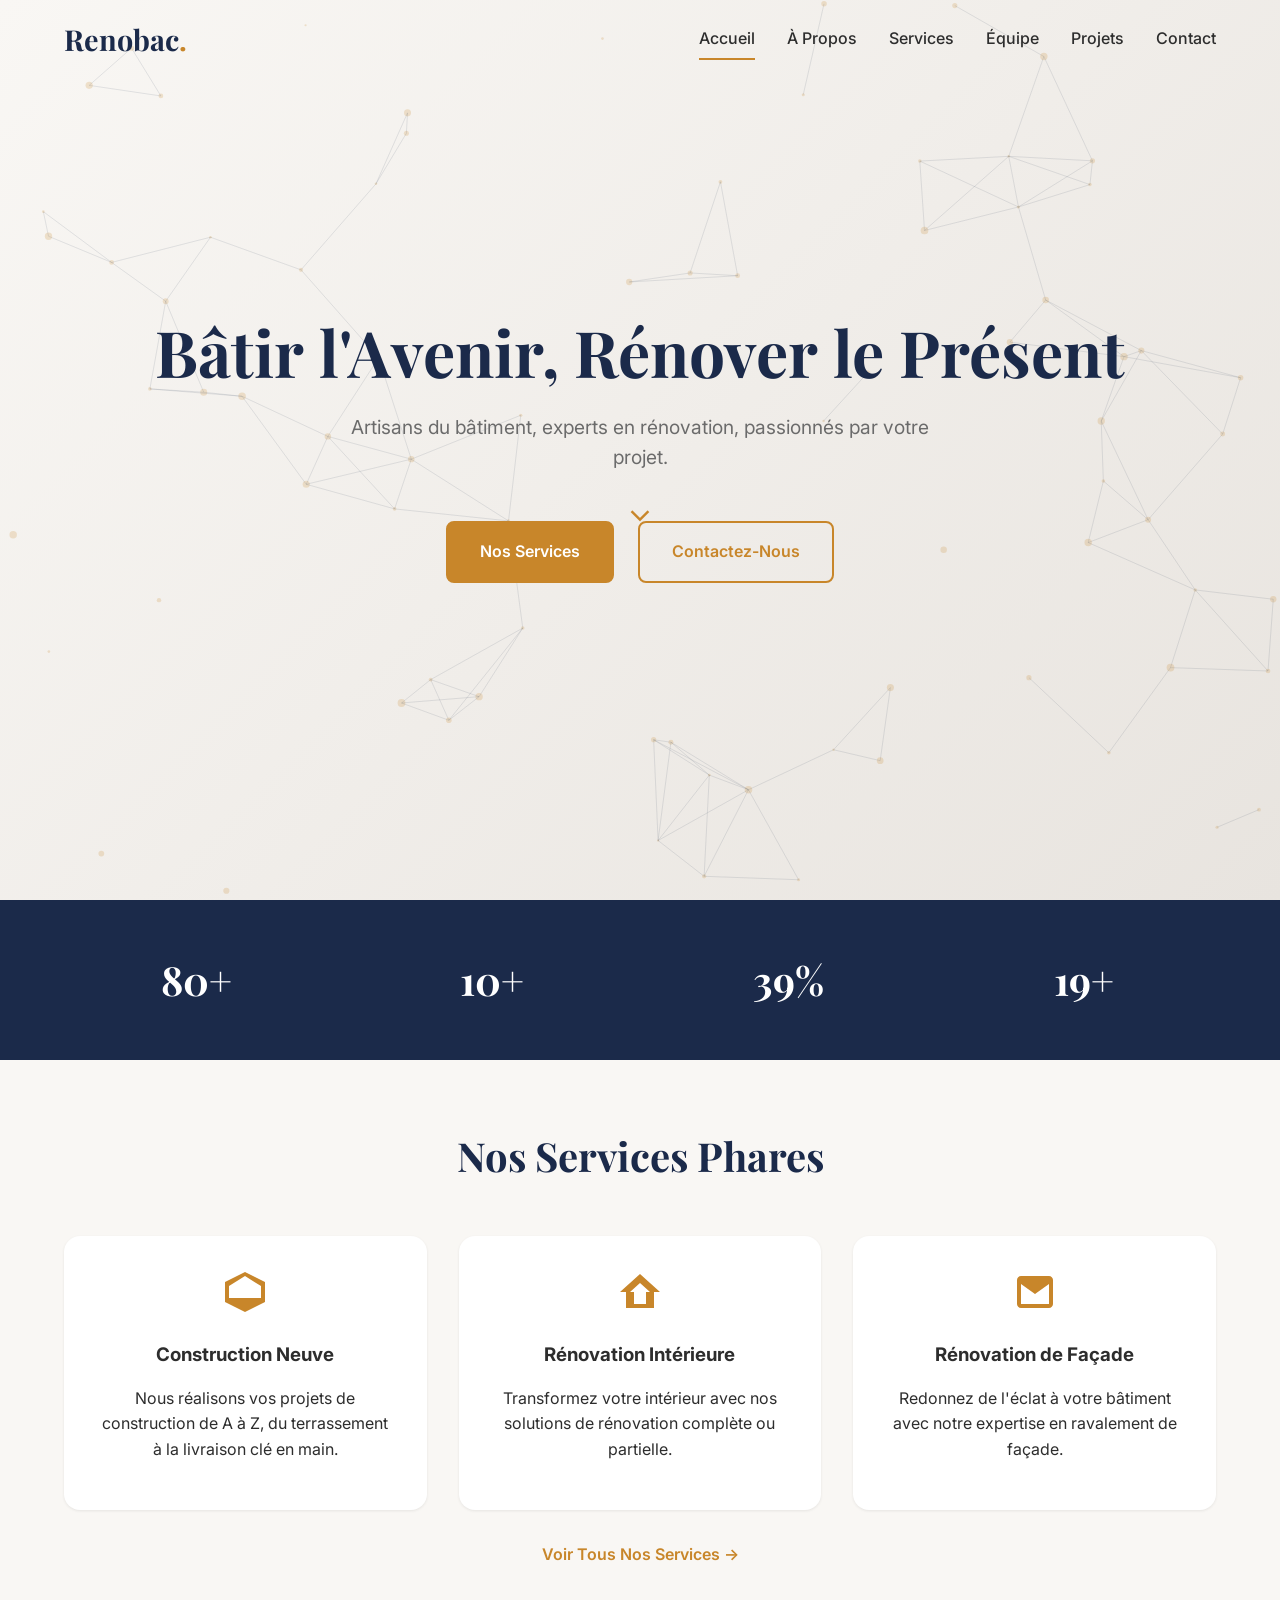
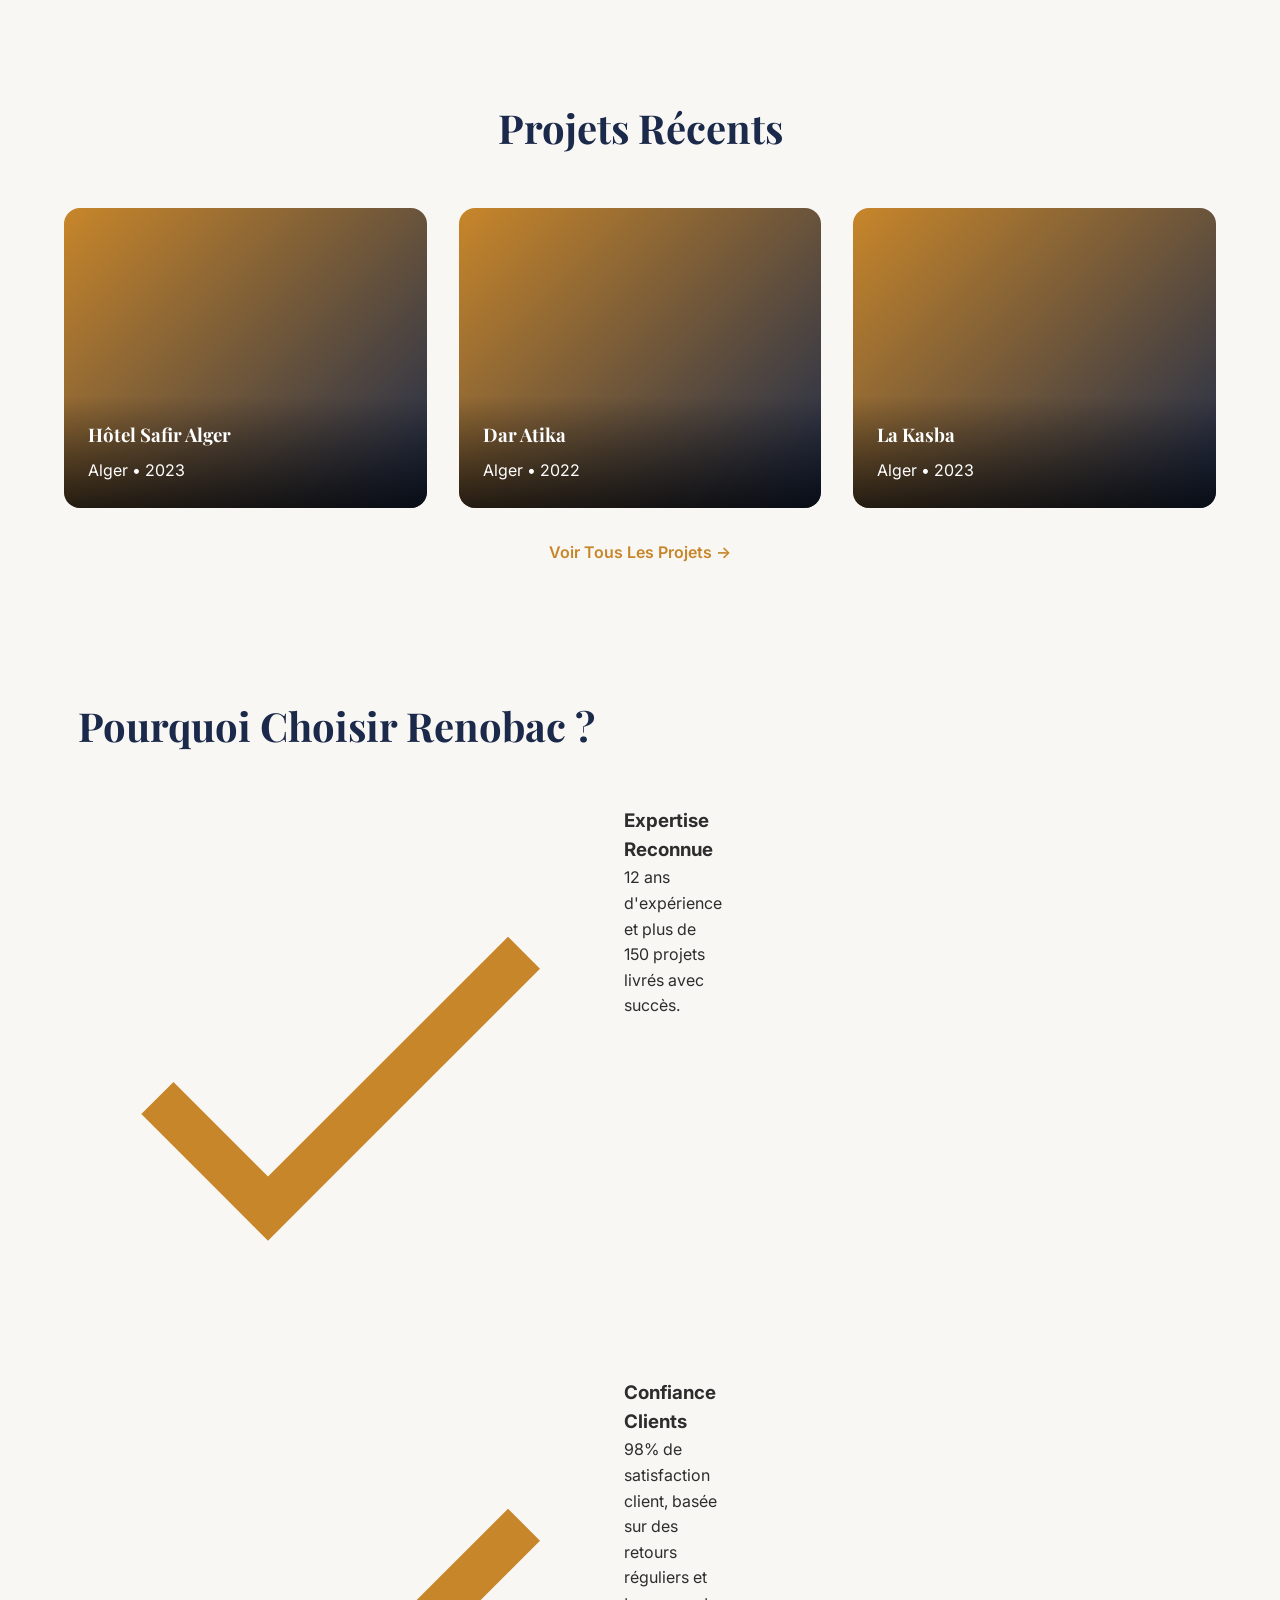
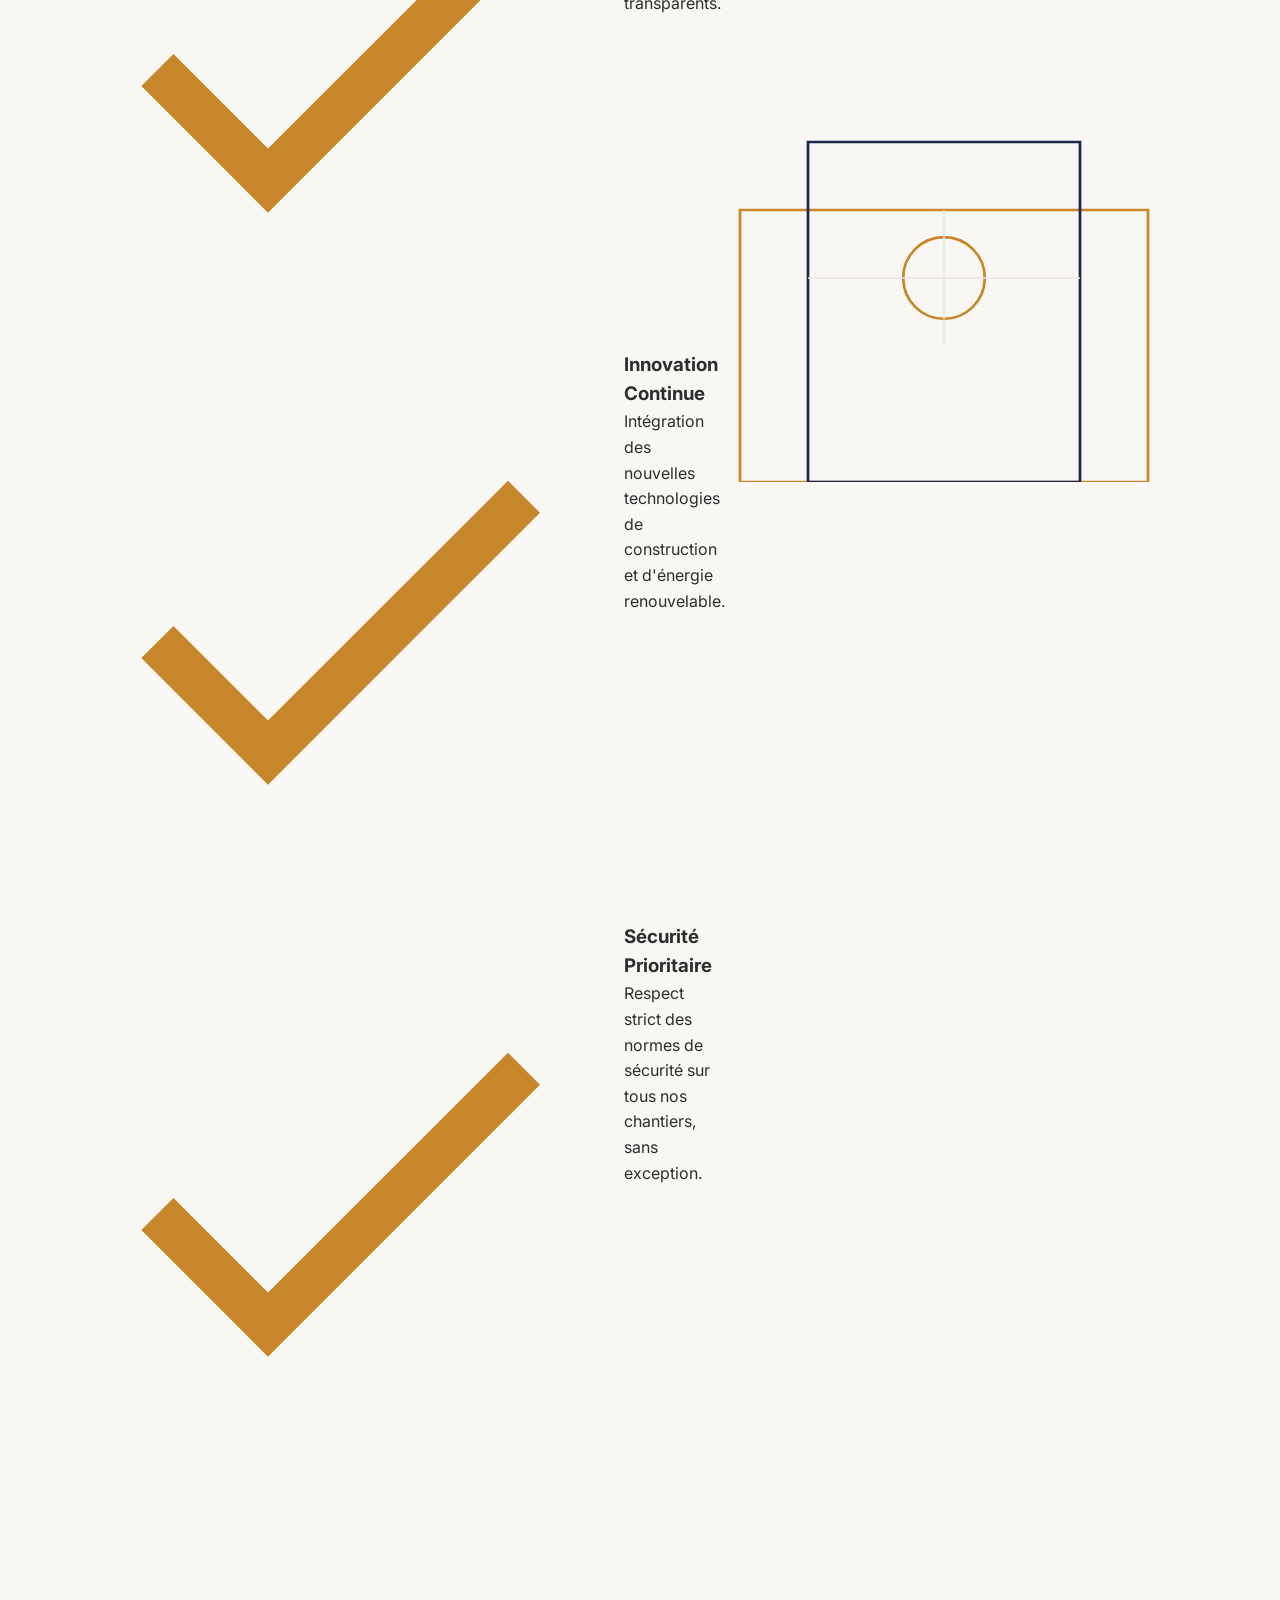
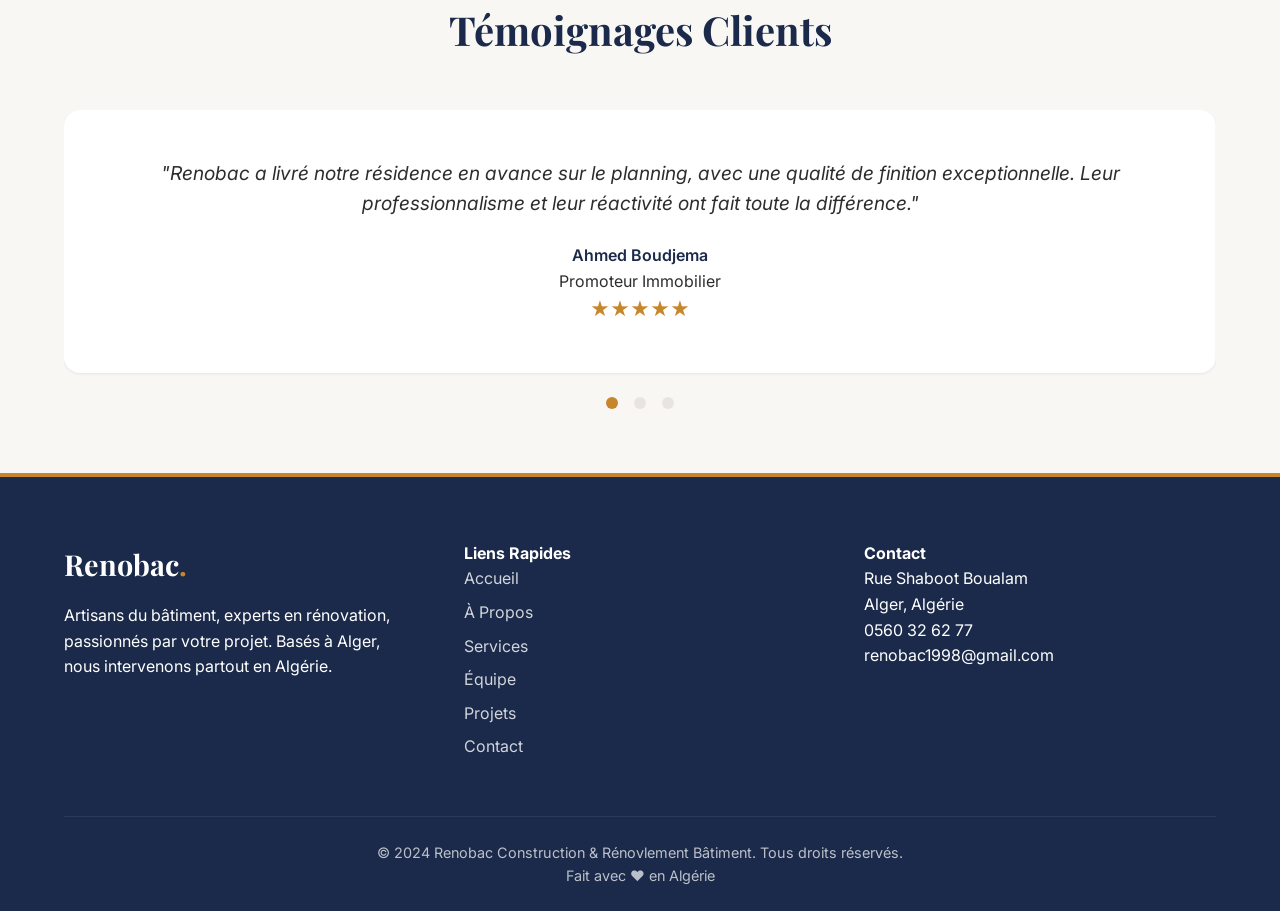
==== index.html @ fcfb2fc0 "Add complete Renobac website: HTML, CSS, JS, and data files" ====
<!DOCTYPE html>
<html lang="fr">
<head>
  <meta charset="UTF-8">
  <meta name="viewport" content="width=device-width, initial-scale=1.0">
  <title>Renobac Construction & Rénovlement Bâtiment</title>
  <link rel="preconnect" href="https://fonts.googleapis.com">
  <link rel="preconnect" href="https://fonts.gstatic.com" crossorigin>
  <link href="https://fonts.googleapis.com/css2?family=Inter:wght@400;500;600&family=Playfair+Display:wght@400;700&display=swap" rel="stylesheet">
  <link rel="stylesheet" href="styles.css">
</head>
<body>
  <div class="custom-cursor" id="customCursor"></div>

  <!-- Navbar -->
  <nav class="navbar" id="navbar">
    <div class="navbar-container">
      <a href="#home" class="navbar-logo">Renobac<span class="logo-dot">.</span></a>
      <div class="navbar-links" id="navbarLinks">
        <a href="#home" class="nav-link active" aria-current="page">Accueil</a>
        <a href="#about" class="nav-link">À Propos</a>
        <a href="#services" class="nav-link">Services</a>
        <a href="#team" class="nav-link">Équipe</a>
        <a href="#projects" class="nav-link">Projets</a>
        <a href="#contact" class="nav-link">Contact</a>
      </div>
      <button class="hamburger" id="hamburger" aria-label="Menu de navigation" aria-expanded="false">
        <span class="hamburger-bar"></span>
        <span class="hamburger-bar"></span>
        <span class="hamburger-bar"></span>
      </button>
    </div>
  </nav>

  <main class="main-content">
    <!-- HOME PAGE -->
    <section id="home" class="page-section active" aria-label="Accueil">
      <div class="hero">
        <canvas id="particleCanvas" class="hero-canvas"></canvas>
        <div class="hero-content">
          <h1 class="hero-headline">
            <span class="headline-word">Bâtir</span>
            <span class="headline-word">l'Avenir,</span>
            <span class="headline-word">Rénover</span>
            <span class="headline-word">le</span>
            <span class="headline-word">Présent</span>
          </h1>
          <p class="hero-subheading">Artisans du bâtiment, experts en rénovation, passionnés par votre projet.</p>
          <div class="hero-cta">
            <a href="#services" class="btn btn-primary">Nos Services</a>
            <a href="#contact" class="btn btn-outline">Contactez-Nous</a>
          </div>
          <div class="scroll-indicator">
            <span class="scroll-chevron">⌄</span>
          </div>
        </div>
      </div>

      <div class="stats-bar section-padding">
        <div class="container">
          <div class="stats-grid">
            <div class="stat-item" data-counter="200" data-suffix="+">Projets</div>
            <div class="stat-item" data-counter="25" data-suffix="+">Ans d'Expérience</div>
            <div class="stat-item" data-counter="98" data-suffix="%">Satisfaction</div>
            <div class="stat-item" data-counter="50" data-suffix="+">Experts</div>
          </div>
        </div>
      </div>

      <section class="services-preview section-padding" data-scroll-reveal>
        <div class="container">
          <h2 class="section-title">Nos Services Phares</h2>
          <div class="services-preview-grid" id="servicesPreviewGrid"></div>
          <a href="#services" class="link-arrow">Voir Tous Nos Services →</a>
        </div>
      </section>

      <section class="featured-projects section-padding" data-scroll-reveal>
        <div class="container">
          <h2 class="section-title">Projets Récents</h2>
          <div class="projects-preview-grid" id="featuredProjectsGrid"></div>
          <a href="#projects" class="link-arrow">Voir Tous Les Projets →</a>
        </div>
      </section>

      <section class="why-choose-us section-padding">
        <div class="container">
          <div class="why-choose-grid">
            <div class="why-choose-text">
              <h2 class="section-title">Pourquoi Choisir Renobac ?</h2>
              <ul class="why-choose-list">
                <li data-scroll-reveal>
                  <svg class="checkmark" viewBox="0 0 24 24" aria-hidden="true"><path d="M9 16.17L4.83 12l-1.42 1.41L9 19 21 7l-1.41-1.41z" fill="var(--color-accent)"/></svg>
                  <div><h3>Expertise Reconnue</h3><p>12 ans d'expérience et plus de 150 projets livrés avec succès.</p></div>
                </li>
                <li data-scroll-reveal>
                  <svg class="checkmark" viewBox="0 0 24 24" aria-hidden="true"><path d="M9 16.17L4.83 12l-1.42 1.41L9 19 21 7l-1.41-1.41z" fill="var(--color-accent)"/></svg>
                  <div><h3>Confiance Clients</h3><p>98% de satisfaction client, basée sur des retours réguliers et transparents.</p></div>
                </li>
                <li data-scroll-reveal>
                  <svg class="checkmark" viewBox="0 0 24 24" aria-hidden="true"><path d="M9 16.17L4.83 12l-1.42 1.41L9 19 21 7l-1.41-1.41z" fill="var(--color-accent)"/></svg>
                  <div><h3>Innovation Continue</h3><p>Intégration des nouvelles technologies de construction et d'énergie renouvelable.</p></div>
                </li>
                <li data-scroll-reveal>
                  <svg class="checkmark" viewBox="0 0 24 24" aria-hidden="true"><path d="M9 16.17L4.83 12l-1.42 1.41L9 19 21 7l-1.41-1.41z" fill="var(--color-accent)"/></svg>
                  <div><h3>Sécurité Prioritaire</h3><p>Respect strict des normes de sécurité sur tous nos chantiers, sans exception.</p></div>
                </li>
              </ul>
            </div>
            <div class="why-choose-graphic" data-scroll-reveal>
              <svg class="why-choose-svg" viewBox="0 0 400 300" aria-hidden="true">
                <rect x="50" y="100" width="300" height="200" fill="none" stroke="var(--color-accent)" stroke-width="2" class="svg-line-anim"/>
                <rect x="100" y="50" width="200" height="250" fill="none" stroke="var(--color-navy)" stroke-width="2" class="svg-line-anim"/>
                <circle cx="200" cy="150" r="30" fill="none" stroke="var(--color-accent)" stroke-width="2" class="svg-line-anim"/>
                <line x1="200" y1="100" x2="200" y2="200" stroke="var(--color-stone)" stroke-width="1" class="svg-line-anim"/>
                <line x1="100" y1="150" x2="300" y2="150" stroke="var(--color-stone)" stroke-width="1" class="svg-line-anim"/>
              </svg>
            </div>
          </div>
        </div>
      </section>

      <section class="testimonials section-padding" data-scroll-reveal>
        <div class="container">
          <h2 class="section-title">Témoignages Clients</h2>
          <div class="carousel" id="testimonialCarousel">
            <div class="carousel-track" id="carouselTrack"></div>
            <div class="carousel-dots" id="carouselDots"></div>
          </div>
        </div>
      </section>
    </section>

    <!-- ABOUT PAGE -->
    <section id="about" class="page-section" aria-label="À Propos">
      <div class="page-hero" data-parallax>
        <div class="page-hero-content">
          <h1 class="page-hero-title">À Propos de Renobac</h1>
          <div class="breadcrumb"><a href="#home">Accueil</a> / <span>À Propos</span></div>
        </div>
      </div>
      <section class="section-padding">
        <div class="container">
          <div class="mission-vision-grid">
            <div class="card mission-card" data-scroll-reveal="slide-left">
              <h2>Notre Mission</h2>
              <p>Accompagner nos clients dans la réalisation de leurs projets de construction et de rénovation, en alliant savoir-faire traditionnel et innovations technologiques. Nous nous engageons à livrer des ouvrages durables, esthétiques et conformes aux plus hautes normes de qualité.</p>
            </div>
            <div class="card vision-card" data-scroll-reveal="slide-right">
              <h2>Notre Vision</h2>
              <p>Devenir le leader algérien du bâtiment durable, en transformant le paysage urbain avec des constructions respectueuses de l'environnement et de l'héritage architectural local. Nous visons l'excellence dans chaque détail, pour chaque client.</p>
            </div>
          </div>
        </div>
      </section>
      <section class="section-padding timeline-section">
        <div class="container">
          <h2 class="section-title">Notre Histoire</h2>
          <div class="timeline" id="timeline"></div>
        </div>
      </section>
      <section class="section-padding">
        <div class="container">
          <h2 class="section-title">Nos Valeurs</h2>
          <div class="values-grid" id="valuesGrid"></div>
        </div>
      </section>
    </section>

    <!-- SERVICES PAGE -->
    <section id="services" class="page-section" aria-label="Services">
      <div class="page-hero" data-parallax>
        <div class="page-hero-content">
          <h1 class="page-hero-title">Nos Services</h1>
          <div class="breadcrumb"><a href="#home">Accueil</a> / <span>Services</span></div>
        </div>
      </div>
      <section class="section-padding">
        <div class="container">
          <div class="services-grid" id="servicesGrid"></div>
        </div>
      </section>
      <section class="section-padding process-section" data-scroll-reveal>
        <div class="container">
          <h2 class="section-title">Notre Processus</h2>
          <div class="stepper">
            <div class="stepper-step" data-scroll-reveal>
              <div class="stepper-number">1</div>
              <h3>Consultation</h3>
              <p>Écoute de vos besoins, visite de site et étude de faisabilité gratuite.</p>
            </div>
            <div class="stepper-line"></div>
            <div class="stepper-step" data-scroll-reveal>
              <div class="stepper-number">2</div>
              <h3>Devis</h3>
              <p>Rédaction d'un devis détaillé, transparent et sans surprises, sous 7 jours.</p>
            </div>
            <div class="stepper-line"></div>
            <div class="stepper-step" data-scroll-reveal>
              <div class="stepper-number">3</div>
              <h3>Réalisation</h3>
              <p>Exécution des travaux par nos équipes qualifiées, avec suivi hebdomadaire.</p>
            </div>
            <div class="stepper-line"></div>
            <div class="stepper-step" data-scroll-reveal>
              <div class="stepper-number">4</div>
              <h3>Livraison</h3>
              <p>Remise des clés, garanties activées et accompagnement post-livraison.</p>
            </div>
          </div>
        </div>
      </section>
      <section class="cta-banner section-padding">
        <div class="container">
          <h2>Prêt à Démarrer Votre Projet?</h2>
          <a href="#contact" class="btn btn-primary">Contactez-Nous</a>
        </div>
      </section>
    </section>

    <!-- TEAM PAGE -->
    <section id="team" class="page-section" aria-label="Équipe">
      <div class="page-hero" data-parallax>
        <div class="page-hero-content">
          <h1 class="page-hero-title">Notre Équipe</h1>
          <div class="breadcrumb"><a href="#home">Accueil</a> / <span>Équipe</span></div>
        </div>
      </div>
      <section class="section-padding">
        <div class="container">
          <div class="team-grid" id="teamGrid"></div>
        </div>
      </section>
      <section class="join-us-banner section-padding">
        <div class="container">
          <h2>Rejoignez Notre Équipe</h2>
          <p>Vous êtes passionné par le bâtiment? Envoyez-nous votre CV, nous recrutons régulièrement des nouveaux talents.</p>
          <a href="mailto:recrutement@renobac.dz" class="btn btn-primary">Envoyer Votre CV</a>
        </div>
      </section>
    </section>

    <!-- PROJECTS PAGE -->
    <section id="projects" class="page-section" aria-label="Projets">
      <div class="page-hero" data-parallax>
        <div class="page-hero-content">
          <h1 class="page-hero-title">Nos Projets</h1>
          <div class="breadcrumb"><a href="#home">Accueil</a> / <span>Projets</span></div>
        </div>
      </div>
      <section class="section-padding">
        <div class="container">
          <div class="filter-bar" id="filterBar">
            <button class="filter-btn active" data-filter="Tous">Tous</button>
            <button class="filter-btn" data-filter="Construction">Construction</button>
            <button class="filter-btn" data-filter="Rénovation">Rénovation</button>
            <button class="filter-btn" data-filter="Commercial">Commercial</button>
            <button class="filter-btn" data-filter="Résidentiel">Résidentiel</button>
          </div>
          <div class="projects-grid" id="projectsGrid"></div>
          <button class="btn btn-outline load-more" id="loadMoreBtn">Voir Plus</button>
        </div>
      </section>
      <div class="modal-overlay" id="projectModal" aria-hidden="true">
        <div class="modal-content" role="dialog" aria-label="Détails du projet">
          <button class="modal-close" aria-label="Fermer la modale">&times;</button>
          <div class="modal-image"></div>
          <div class="modal-details">
            <h2 class="modal-title"></h2>
            <div class="modal-specs">
              <p><strong>Catégorie:</strong> <span class="modal-category"></span></p>
              <p><strong>Localisation:</strong> <span class="modal-location"></span></p>
              <p><strong>Année:</strong> <span class="modal-year"></span></p>
              <p><strong>Surface:</strong> <span class="modal-surface"></span></p>
              <p><strong>Durée:</strong> <span class="modal-duration"></span></p>
              <p><strong>Client:</strong> <span class="modal-client"></span></p>
            </div>
            <p class="modal-description"></p>
          </div>
        </div>
      </div>
    </section>

    <!-- CONTACT PAGE -->
    <section id="contact" class="page-section" aria-label="Contact">
      <div class="page-hero" data-parallax>
        <div class="page-hero-content">
          <h1 class="page-hero-title">Contactez-Nous</h1>
          <div class="breadcrumb"><a href="#home">Accueil</a> / <span>Contact</span></div>
        </div>
      </div>
      <section class="section-padding">
        <div class="container">
          <div class="contact-grid">
            <div class="contact-info" data-scroll-reveal>
              <h2 class="section-title">Nos Coordonnées</h2>
              <div class="contact-detail">
                <svg width="24" height="24" viewBox="0 0 24 24" aria-hidden="true"><path d="M12 2C8.13 2 5 5.13 5 9C5 14.25 12 22 12 22C12 22 19 14.25 19 9C19 5.13 16.87 2 12 2ZM12 11.5C10.62 11.5 9.5 10.38 9.5 9C9.5 7.62 10.62 6.5 12 6.5C13.38 6.5 14.5 7.62 14.5 9C14.5 10.38 13.38 11.5 12 11.5Z" fill="var(--color-accent)"/></svg>
                <p>Rue Shaboot Boualam<br>Alger, Algérie</p>
              </div>
              <div class="contact-detail">
                <svg width="24" height="24" viewBox="0 0 24 24" aria-hidden="true"><path d="M6.62 10.79C8.06 13.62 10.38 15.94 13.21 17.38L15.41 15.18C15.69 14.9 16.08 14.82 16.43 14.93C17.55 15.3 18.75 15.5 20 15.5C20.55 15.5 21 15.95 21 16.5V20C21 20.55 20.55 21 20 21C11.61 21 4 13.39 4 5C4 4.45 4.45 4 5 4H8.5C9.05 4 9.5 4.45 9.5 5C9.5 6.25 9.7 7.45 10.07 8.57C10.18 8.92 10.1 9.31 9.82 9.59L6.62 10.79Z" fill="var(--color-accent)"/></svg>
                <p>0560 32 62 77</p>
              </div>
              <div class="contact-detail">
                <svg width="24" height="24" viewBox="0 0 24 24" aria-hidden="true"><path d="M20 4H4C2.9 4 2 4.9 2 6V18C2 19.1 2.9 20 4 20H20C21.1 20 22 19.1 22 18V6C22 4.9 21.1 4 20 4ZM20 18H4V8L12 13L20 8V18ZM12 11L4 6H20L12 11Z" fill="var(--color-accent)"/></svg>
                <p>renobac1998@gmail.com</p>
              </div>
              <div class="contact-detail">
                <svg width="24" height="24" viewBox="0 0 24 24" aria-hidden="true"><path d="M11.99 2C6.47 2 2 6.48 2 12C2 17.52 6.47 22 11.99 22C17.52 22 22 17.52 22 12C22 6.48 17.52 2 11.99 2ZM12 20C7.58 20 4 16.42 4 12C4 7.58 7.58 4 12 4C16.42 4 20 7.58 20 12C20 16.42 16.42 20 12 20ZM12.5 7H11.5V13L16.2 16.2L17 14.9L13 12.5V7Z" fill="var(--color-accent)"/></svg>
                <p>Lun - Ven: 08h00 - 17h00<br>Sam: 08h00 - 12h00</p>
              </div>
              <div class="social-links">
                <a href="#" aria-label="LinkedIn" class="social-icon"><svg width="24" height="24" viewBox="0 0 24 24"><path d="M19 3A2 2 0 0 1 21 5V19A2 2 0 0 1 19 21H5A2 2 0 0 1 3 19V5A2 2 0 0 1 5 3H19M18.5 18.5V13.2A3.26 3.26 0 0 0 15.24 9.94C14.39 9.94 13.4 10.46 12.92 11.24V10.13H10.13V18.5H12.92V13.57C12.92 12.8 13.54 12.17 14.31 12.17A1.4 1.4 0 0 1 15.71 13.57V18.5H18.5M6.88 8.56A1.68 1.68 0 0 0 8.56 6.88A1.68 1.68 0 0 0 6.88 5.2A1.68 1.68 0 0 0 5.2 6.88A1.68 1.68 0 0 0 6.88 8.56M8.27 18.5V10.13H5.5V18.5H8.27Z" fill="var(--color-navy)"/></svg></a>
                <a href="#" aria-label="Facebook" class="social-icon"><svg width="24" height="24" viewBox="0 0 24 24"><path d="M19 3H5A2 2 0 0 0 3 5V19A2 2 0 0 0 5 21H12V14H10V12H12V10.5C12 8.47 13.6 7 15.5 7H17V9H16C15.29 9 15 9.65 15 10.5V12H17.5L17 14H15V21H19A2 2 0 0 0 21 19V5A2 2 0 0 0 19 3Z" fill="var(--color-navy)"/></svg></a>
                <a href="#" aria-label="Instagram" class="social-icon"><svg width="24" height="24" viewBox="0 0 24 24"><path d="M7.8 2H16.2C19.4 2 22 4.6 22 7.8V16.2C22 19.4 19.4 22 16.2 22H7.8C4.6 22 2 19.4 2 16.2V7.8C2 4.6 4.6 2 7.8 2ZM7.6 4C5.61 4 4 5.61 4 7.6V16.4C4 18.39 5.61 20 7.6 20H16.4C18.39 20 20 18.39 20 16.4V7.6C20 5.61 18.39 4 16.4 4H7.6ZM17.25 5.5A1.25 1.25 0 0 1 18.5 6.75A1.25 1.25 0 0 1 17.25 8A1.25 1.25 0 0 1 16 6.75A1.25 1.25 0 0 1 17.25 5.5ZM12 7A5 5 0 0 1 12 17A5 5 0 0 1 12 7M12 9A3 3 0 0 0 12 15A3 3 0 0 0 12 9Z" fill="var(--color-navy)"/></svg></a>
              </div>
              <div class="map-placeholder" aria-hidden="true">
                <svg width="40" height="40" viewBox="0 0 24 24"><path d="M12 2C8.13 2 5 5.13 5 9C5 14.25 12 22 12 22C12 22 19 14.25 19 9C19 5.13 16.87 2 12 2ZM12 11.5C10.62 11.5 9.5 10.38 9.5 9C9.5 7.62 10.62 6.5 12 6.5C13.38 6.5 14.5 7.62 14.5 9C14.5 10.38 13.38 11.5 12 11.5Z" fill="var(--color-accent)"/></svg>
                <span>12 Rue des Bâtisseurs, Alger</span>
              </div>
            </div>
            <div class="contact-form-container" data-scroll-reveal>
              <h2 class="section-title">Envoyez-nous un Message</h2>
              <form class="contact-form" id="contactForm">
                <div class="form-group"><label for="nom">Nom complet *</label><input type="text" id="nom" name="nom" required></div>
                <div class="form-group"><label for="email">Email *</label><input type="email" id="email" name="email" required></div>
                <div class="form-group"><label for="telephone">Téléphone (optionnel)</label><input type="tel" id="telephone" name="telephone"></div>
                <div class="form-group">
                  <label for="sujet">Sujet *</label>
                  <select id="sujet" name="sujet" required>
                    <option value="" disabled selected>Choisir un sujet</option>
                    <option value="Construction Neuve">Construction Neuve</option>
                    <option value="Rénovation Intérieure">Rénovation Intérieure</option>
                    <option value="Rénovation de Façade">Rénovation de Façade</option>
                    <option value="Aménagement Paysager">Aménagement Paysager</option>
                    <option value="Isolation & Étanchéité">Isolation & Étanchéité</option>
                    <option value="Consultation & Expertise">Consultation & Expertise</option>
                    <option value="Autre">Autre</option>
                  </select>
                </div>
                <div class="form-group"><label for="message">Message *</label><textarea id="message" name="message" rows="5" required></textarea></div>
                <button type="submit" class="btn btn-primary">Envoyer</button>
              </form>
              <div class="form-success" id="formSuccess" hidden>
                <svg class="success-checkmark" viewBox="0 0 24 24"><path d="M9 16.17L4.83 12l-1.42 1.41L9 19 21 7l-1.41-1.41z" fill="none" stroke="var(--color-accent)" stroke-width="2" stroke-linecap="round" stroke-linejoin="round"/></svg>
                <h3>Message Envoyé!</h3>
                <p>Merci de nous avoir contactés. Nous reviendrons vers vous sous 24h.</p>
              </div>
            </div>
          </div>
        </div>
      </section>
      <section class="section-padding faq-section" data-scroll-reveal>
        <div class="container">
          <h2 class="section-title">Questions Fréquentes</h2>
          <div class="faq-accordion" id="faqAccordion"></div>
        </div>
      </section>
    </section>
  </main>

  <footer class="footer">
    <div class="container">
      <div class="footer-grid">
        <div class="footer-col">
          <h3 class="footer-logo">Renobac<span class="logo-dot">.</span></h3>
          <p>Artisans du bâtiment, experts en rénovation, passionnés par votre projet. Basés à Alger, nous intervenons partout en Algérie.</p>
        </div>
        <div class="footer-col">
          <h4>Liens Rapides</h4>
          <a href="#home">Accueil</a>
          <a href="#about">À Propos</a>
          <a href="#services">Services</a>
          <a href="#team">Équipe</a>
          <a href="#projects">Projets</a>
          <a href="#contact">Contact</a>
        </div>
          <div class="footer-col">
          <h4>Contact</h4>
          <p>Rue Shaboot Boualam<br>Alger, Algérie</p>
          <p>0560 32 62 77<br>renobac1998@gmail.com</p>
        </div>
      </div>
      <div class="footer-bottom">
        <p>© 2024 Renobac Construction & Rénovlement Bâtiment. Tous droits réservés.</p>
        <p>Fait avec ❤️ en Algérie</p>
      </div>
    </div>
  </footer>

  <script src="data.js"></script>
  <script src="main.js"></script>
</body>
</html>
---- styles.css ----
:root {
  --color-bg: #F9F7F4;
  --color-surface: #FFFFFF;
  --color-stone: #E8E4DF;
  --color-accent: #C8862A;
  --color-accent-dark: #A36B1A;
  --color-navy: #1B2A4A;
  --color-text: #2D2D2D;
  --color-text-muted: #6B6B6B;
  --font-heading: 'Playfair Display', serif;
  --font-body: 'Inter', sans-serif;
  --space-xs: 0.5rem;
  --space-sm: 1rem;
  --space-md: 1.5rem;
  --space-lg: 2rem;
  --space-xl: 3rem;
  --space-2xl: 4rem;
  --radius-sm: 4px;
  --radius-md: 8px;
  --radius-lg: 16px;
  --shadow-sm: 0 1px 3px rgba(0,0,0,0.08);
  --shadow-md: 0 4px 12px rgba(0,0,0,0.1);
  --shadow-lg: 0 8px 24px rgba(0,0,0,0.12);
}

* { margin: 0; padding: 0; box-sizing: border-box; }

html { scroll-behavior: smooth; }

body {
  font-family: var(--font-body);
  color: var(--color-text);
  background: var(--color-bg);
  line-height: 1.6;
  overflow-x: hidden;
}

a { color: inherit; text-decoration: none; }

.container { max-width: 1200px; margin: 0 auto; padding: 0 var(--space-md); }

.section-padding { padding: var(--space-2xl) 0; }

.section-title {
  font-family: var(--font-heading);
  font-size: 2.5rem;
  color: var(--color-navy);
  margin-bottom: var(--space-xl);
  text-align: center;
}

.btn {
  display: inline-block;
  padding: var(--space-sm) var(--space-lg);
  border-radius: var(--radius-md);
  font-weight: 600;
  transition: all 0.3s ease;
  cursor: pointer;
  border: 2px solid transparent;
}

.btn-primary {
  background: var(--color-accent);
  color: white;
  border-color: var(--color-accent);
}

.btn-primary:hover { background: var(--color-accent-dark); border-color: var(--color-accent-dark); }

.btn-outline {
  background: transparent;
  color: var(--color-accent);
  border-color: var(--color-accent);
}

.btn-outline:hover { background: var(--color-accent); color: white; }

.link-arrow {
  display: block;
  text-align: center;
  margin-top: var(--space-lg);
  color: var(--color-accent);
  font-weight: 600;
}

.card {
  background: var(--color-surface);
  border-radius: var(--radius-lg);
  padding: var(--space-lg);
  box-shadow: var(--shadow-sm);
  transition: transform 0.3s ease, box-shadow 0.3s ease;
}

.card:hover { transform: translateY(-4px); box-shadow: var(--shadow-md); }

/* NAVBAR */
.navbar {
  position: fixed;
  top: 0;
  left: 0;
  right: 0;
  z-index: 1000;
  padding: var(--space-sm) 0;
  transition: all 0.3s ease;
  background: transparent;
}

.navbar.scrolled {
  background: var(--color-surface);
  box-shadow: var(--shadow-sm);
}

.navbar-container {
  display: flex;
  justify-content: space-between;
  align-items: center;
  max-width: 1200px;
  margin: 0 auto;
  padding: 0 var(--space-md);
}

.navbar-logo {
  font-family: var(--font-heading);
  font-size: 1.8rem;
  font-weight: 700;
  color: var(--color-navy);
}

.logo-dot { color: var(--color-accent); }

.navbar-links { display: flex; gap: var(--space-lg); }

.nav-link {
  font-weight: 500;
  padding: var(--space-xs) 0;
  position: relative;
  color: var(--color-text);
}

.nav-link.active::after {
  content: '';
  position: absolute;
  bottom: 0;
  left: 0;
  right: 0;
  height: 2px;
  background: var(--color-accent);
}

.hamburger {
  display: none;
  flex-direction: column;
  gap: 5px;
  background: none;
  border: none;
  cursor: pointer;
  padding: var(--space-xs);
}

.hamburger-bar {
  width: 24px;
  height: 2px;
  background: var(--color-navy);
  transition: all 0.3s ease;
}

.hamburger.active .hamburger-bar:nth-child(1) { transform: rotate(45deg) translate(5px, 5px); }
.hamburger.active .hamburger-bar:nth-child(2) { opacity: 0; }
.hamburger.active .hamburger-bar:nth-child(3) { transform: rotate(-45deg) translate(5px, -5px); }

/* HERO */
.hero {
  position: relative;
  height: 100vh;
  display: flex;
  align-items: center;
  justify-content: center;
  background: linear-gradient(135deg, var(--color-bg) 0%, var(--color-stone) 100%);
}

.hero-canvas {
  position: absolute;
  top: 0;
  left: 0;
  width: 100%;
  height: 100%;
  z-index: 0;
}

.hero-content {
  position: relative;
  z-index: 1;
  text-align: center;
  padding: 0 var(--space-md);
}

.hero-headline {
  font-family: var(--font-heading);
  font-size: 4rem;
  color: var(--color-navy);
  margin-bottom: var(--space-md);
  line-height: 1.1;
}

.headline-word {
  display: inline-block;
  opacity: 0;
  transform: translateY(20px);
  animation: wordReveal 0.5s forwards;
}

.headline-word:nth-child(1) { animation-delay: 0.1s; }
.headline-word:nth-child(2) { animation-delay: 0.3s; }
.headline-word:nth-child(3) { animation-delay: 0.5s; }
.headline-word:nth-child(4) { animation-delay: 0.7s; }
.headline-word:nth-child(5) { animation-delay: 0.9s; }

@keyframes wordReveal {
  to { opacity: 1; transform: translateY(0); }
}

.hero-subheading {
  font-size: 1.2rem;
  color: var(--color-text-muted);
  margin-bottom: var(--space-xl);
  max-width: 600px;
  margin-left: auto;
  margin-right: auto;
}

.hero-cta { display: flex; gap: var(--space-md); justify-content: center; }

.scroll-indicator {
  position: absolute;
  bottom: var(--space-xl);
  left: 50%;
  transform: translateX(-50%);
  animation: bounce 2s infinite;
}

.scroll-chevron { font-size: 2rem; color: var(--color-accent); }

@keyframes bounce {
  0%, 20%, 50%, 80%, 100% { transform: translateX(-50%) translateY(0); }
  40% { transform: translateX(-50%) translateY(-10px); }
  60% { transform: translateX(-50%) translateY(-5px); }
}

/* STATS */
.stats-bar { background: var(--color-navy); color: white; padding: var(--space-xl) 0; }

.stats-grid {
  display: grid;
  grid-template-columns: repeat(4, 1fr);
  gap: var(--space-lg);
  text-align: center;
}

.stat-item {
  font-size: 2.5rem;
  font-family: var(--font-heading);
  font-weight: 700;
}

.stat-item span {
  display: block;
  font-size: 1rem;
  font-family: var(--font-body);
  font-weight: 400;
  margin-top: var(--space-xs);
}

/* SERVICES PREVIEW */
.services-preview-grid {
  display: grid;
  grid-template-columns: repeat(3, 1fr);
  gap: var(--space-lg);
}

/* PROJECTS PREVIEW */
.projects-preview-grid {
  display: grid;
  grid-template-columns: repeat(3, 1fr);
  gap: var(--space-lg);
}

.project-card {
  position: relative;
  border-radius: var(--radius-lg);
  overflow: hidden;
  height: 300px;
  background: linear-gradient(135deg, var(--color-accent) 0%, var(--color-navy) 100%);
}

.project-card-overlay {
  position: absolute;
  bottom: 0;
  left: 0;
  right: 0;
  padding: var(--space-md);
  background: linear-gradient(transparent, rgba(0,0,0,0.7));
  color: white;
}

.project-card-overlay h3 { font-family: var(--font-heading); margin-bottom: var(--space-xs); }

/* WHY CHOOSE US */
.why-choose-grid {
  display: grid;
  grid-template-columns: 1fr 1fr;
  gap: var(--space-2xl);
  align-items: center;
}

.why-choose-list { display: flex; flex-direction: column; gap: var(--space-md); }

.why-choose-list li {
  display: flex;
  gap: var(--space-sm);
  align-items: flex-start;
}

.checkmark { flex-shrink: 0; margin-top: 4px; }

.why-choose-svg { width: 100%; height: auto; }

.svg-line-anim { stroke-dasharray: 1000; stroke-dashoffset: 1000; animation: drawLine 2s forwards; }

@keyframes drawLine { to { stroke-dashoffset: 0; } }

/* TESTIMONIALS */
.carousel { position: relative; overflow: hidden; }

.carousel-track {
  display: flex;
  transition: transform 0.5s ease;
}

.carousel-item {
  flex: 0 0 100%;
  padding: var(--space-xl);
  text-align: center;
  background: var(--color-surface);
  border-radius: var(--radius-lg);
  box-shadow: var(--shadow-sm);
}

.carousel-item .quote { font-size: 1.2rem; font-style: italic; margin-bottom: var(--space-md); }

.carousel-item .author { font-weight: 600; color: var(--color-navy); }

.rating { color: var(--color-accent); font-size: 1.2rem; }

.carousel-dots {
  display: flex;
  justify-content: center;
  gap: var(--space-sm);
  margin-top: var(--space-md);
}

.carousel-dot {
  width: 12px;
  height: 12px;
  border-radius: 50%;
  background: var(--color-stone);
  border: none;
  cursor: pointer;
}

.carousel-dot.active { background: var(--color-accent); }

/* PAGE HERO */
.page-hero {
  height: 40vh;
  display: flex;
  align-items: center;
  justify-content: center;
  background: linear-gradient(135deg, var(--color-navy) 0%, var(--color-accent) 100%);
  color: white;
  text-align: center;
}

.page-hero-title {
  font-family: var(--font-heading);
  font-size: 3rem;
  margin-bottom: var(--space-sm);
}

.breadcrumb { font-size: 0.9rem; opacity: 0.8; }

.breadcrumb a { color: white; opacity: 0.8; }
.breadcrumb a:hover { opacity: 1; }

/* MISSION VISION */
.mission-vision-grid {
  display: grid;
  grid-template-columns: 1fr 1fr;
  gap: var(--space-lg);
}

/* TIMELINE */
.timeline { position: relative; padding-left: var(--space-xl); }

.timeline::before {
  content: '';
  position: absolute;
  left: var(--space-lg);
  top: 0;
  bottom: 0;
  width: 2px;
  background: var(--color-stone);
}

.timeline-entry {
  position: relative;
  margin-bottom: var(--space-xl);
  padding-left: var(--space-xl);
}

.timeline-year {
  position: absolute;
  left: -50px;
  top: 0;
  background: var(--color-accent);
  color: white;
  padding: var(--space-xs) var(--space-sm);
  border-radius: var(--radius-sm);
  font-weight: 600;
}

.timeline-entry h3 { font-family: var(--font-heading); color: var(--color-navy); margin-bottom: var(--space-xs); }

/* VALUES GRID */
.values-grid {
  display: grid;
  grid-template-columns: repeat(5, 1fr);
  gap: var(--space-lg);
}

.value-card { text-align: center; }

.value-card svg { margin-bottom: var(--space-sm); }

/* SERVICES GRID */
.services-grid {
  display: grid;
  grid-template-columns: repeat(3, 1fr);
  gap: var(--space-lg);
}

.service-card { text-align: center; }

.service-card svg { margin-bottom: var(--space-sm); }

.service-card p { margin: var(--space-sm) 0; }

/* STEPPER */
.stepper {
  display: flex;
  justify-content: space-between;
  align-items: flex-start;
  position: relative;
}

.stepper-step { text-align: center; flex: 1; }

.stepper-number {
  width: 60px;
  height: 60px;
  border-radius: 50%;
  background: var(--color-accent);
  color: white;
  display: flex;
  align-items: center;
  justify-content: center;
  font-size: 1.5rem;
  font-weight: 700;
  margin: 0 auto var(--space-sm);
}

.stepper-line {
  flex: 1;
  height: 2px;
  background: var(--color-stone);
  margin-top: 30px;
}

/* CTA BANNER */
.cta-banner {
  background: var(--color-accent);
  color: white;
  text-align: center;
}

.cta-banner h2 { font-family: var(--font-heading); margin-bottom: var(--space-md); }

.cta-banner .btn-primary { background: white; color: var(--color-accent); border-color: white; }
.cta-banner .btn-primary:hover { background: var(--color-bg); }

/* TEAM GRID */
.team-grid {
  display: grid;
  grid-template-columns: repeat(4, 1fr);
  gap: var(--space-lg);
}

.team-card {
  perspective: 1000px;
  height: 300px;
}

.team-card-inner {
  position: relative;
  width: 100%;
  height: 100%;
  transition: transform 0.6s;
  transform-style: preserve-3d;
}

.team-card:hover .team-card-inner { transform: rotateY(180deg); }

.team-card-front, .team-card-back {
  position: absolute;
  width: 100%;
  height: 100%;
  backface-visibility: hidden;
  border-radius: var(--radius-lg);
  padding: var(--space-lg);
  display: flex;
  flex-direction: column;
  align-items: center;
  justify-content: center;
  text-align: center;
  background: var(--color-surface);
  box-shadow: var(--shadow-sm);
}

.team-card-back { transform: rotateY(180deg); background: var(--color-navy); color: white; }

.team-initials {
  width: 100px;
  height: 100px;
  border-radius: 50%;
  background: var(--color-accent);
  color: white;
  display: flex;
  align-items: center;
  justify-content: center;
  font-size: 2rem;
  font-weight: 700;
  margin-bottom: var(--space-md);
}

/* JOIN US BANNER */
.join-us-banner {
  background: var(--color-stone);
  text-align: center;
}

.join-us-banner h2 { font-family: var(--font-heading); color: var(--color-navy); margin-bottom: var(--space-sm); }

/* FILTER BAR */
.filter-bar {
  display: flex;
  justify-content: center;
  gap: var(--space-sm);
  margin-bottom: var(--space-xl);
  flex-wrap: wrap;
}

.filter-btn {
  padding: var(--space-xs) var(--space-md);
  border: 1px solid var(--color-stone);
  background: transparent;
  border-radius: var(--radius-sm);
  cursor: pointer;
  transition: all 0.3s ease;
}

.filter-btn.active, .filter-btn:hover {
  background: var(--color-accent);
  color: white;
  border-color: var(--color-accent);
}

/* PROJECTS GRID */
.projects-grid {
  display: grid;
  grid-template-columns: repeat(3, 1fr);
  gap: var(--space-lg);
}

.projects-grid .project-card { transition: opacity 0.3s ease, transform 0.3s ease; }
.projects-grid .project-card.hidden { opacity: 0; transform: scale(0.9); display: none; }

/* MODAL */
.modal-overlay {
  position: fixed;
  top:0; left:0; right:0; bottom:0;
  background: rgba(0,0,0,0.5);
  display: none;
  align-items: center;
  justify-content: center;
  z-index: 2000;
}

.modal-overlay.active { display: flex; }

.modal-content {
  background: var(--color-surface);
  border-radius: var(--radius-lg);
  max-width: 800px;
  width: 90%;
  max-height: 90vh;
  overflow-y: auto;
  padding: var(--space-xl);
  position: relative;
}

.modal-close {
  position: absolute;
  top: var(--space-sm);
  right: var(--space-sm);
  background: none;
  border: none;
  font-size: 1.5rem;
  cursor: pointer;
}

.modal-image {
  height: 300px;
  background: linear-gradient(135deg, var(--color-accent) 0%, var(--color-navy) 100%);
  border-radius: var(--radius-md);
  margin-bottom: var(--space-md);
}

.modal-specs { display: grid; grid-template-columns: repeat(2, 1fr); gap: var(--space-sm); margin: var(--space-md) 0; }

/* CONTACT */
.contact-grid {
  display: grid;
  grid-template-columns: 1fr 1fr;
  gap: var(--space-2xl);
}

.contact-detail {
  display: flex;
  gap: var(--space-sm);
  margin-bottom: var(--space-md);
  align-items: flex-start;
}

.social-links { display: flex; gap: var(--space-md); margin: var(--space-lg) 0; }

.social-icon { transition: transform 0.3s ease; }
.social-icon:hover { transform: translateY(-4px); }

.map-placeholder {
  display: flex;
  gap: var(--space-sm);
  align-items: center;
  padding: var(--space-md);
  background: var(--color-stone);
  border-radius: var(--radius-md);
  margin-top: var(--space-lg);
}

.contact-form .form-group { margin-bottom: var(--space-md); }

.contact-form label {
  display: block;
  margin-bottom: var(--space-xs);
  font-weight: 500;
}

.contact-form input, .contact-form select, .contact-form textarea {
  width: 100%;
  padding: var(--space-sm);
  border: 1px solid var(--color-stone);
  border-radius: var(--radius-sm);
  font-family: var(--font-body);
  font-size: 1rem;
}

.contact-form input:invalid:not(:focus):not(:placeholder-shown) {
  border-color: #e74c3c;
  animation: shake 0.5s;
}

@keyframes shake {
  0%, 100% { transform: translateX(0); }
  25% { transform: translateX(-5px); }
  75% { transform: translateX(5px); }
}

.form-success { text-align: center; padding: var(--space-xl); }

.success-checkmark { width: 80px; height: 80px; margin: 0 auto var(--space-md); }

.success-checkmark path {
  stroke-dasharray: 24;
  stroke-dashoffset: 24;
  animation: drawCheck 0.5s forwards;
}

@keyframes drawCheck { to { stroke-dashoffset: 0; } }

/* FAQ */
.faq-accordion { max-width: 800px; margin: 0 auto; }

.faq-item { border-bottom: 1px solid var(--color-stone); }

.faq-question {
  width: 100%;
  text-align: left;
  padding: var(--space-md) 0;
  background: none;
  border: none;
  font-size: 1.1rem;
  font-weight: 600;
  cursor: pointer;
  display: flex;
  justify-content: space-between;
  align-items: center;
}

.faq-answer {
  max-height: 0;
  overflow: hidden;
  transition: max-height 0.3s ease;
}

.faq-answer p { padding-bottom: var(--space-md); }

.faq-item.active .faq-answer { max-height: 200px; }

/* FOOTER */
.footer {
  background: var(--color-navy);
  color: white;
  padding: var(--space-2xl) 0 var(--space-md);
  border-top: 4px solid var(--color-accent);
}

.footer-grid {
  display: grid;
  grid-template-columns: repeat(3, 1fr);
  gap: var(--space-xl);
  margin-bottom: var(--space-xl);
}

.footer-logo { font-family: var(--font-heading); font-size: 1.8rem; margin-bottom: var(--space-sm); }

.footer-col a { display: block; margin-bottom: var(--space-xs); opacity: 0.8; transition: opacity 0.3s; }
.footer-col a:hover { opacity: 1; }

.footer-bottom {
  text-align: center;
  padding-top: var(--space-md);
  border-top: 1px solid rgba(255,255,255,0.1);
  font-size: 0.9rem;
  opacity: 0.7;
}

/* SCROLL REVEAL */
[data-scroll-reveal] {
  opacity: 0;
  transform: translateY(20px);
  transition: opacity 0.6s ease, transform 0.6s ease;
}

[data-scroll-reveal].is-visible { opacity: 1; transform: translateY(0); }

[data-scroll-reveal="slide-left"] { transform: translateX(-20px); }
[data-scroll-reveal="slide-left"].is-visible { transform: translateX(0); }

[data-scroll-reveal="slide-right"] { transform: translateX(20px); }
[data-scroll-reveal="slide-right"].is-visible { transform: translateX(0); }

[data-scroll-reveal].stagger {
  transition-delay: calc(var(--stagger-index) * 100ms);
}

/* CUSTOM CURSOR */
.custom-cursor {
  position: fixed;
  width: 12px;
  height: 12px;
  background: var(--color-accent);
  border-radius: 50%;
  pointer-events: none;
  z-index: 9999;
  transform: translate(-50%, -50%);
  transition: transform 0.1s;
  opacity: 0;
}

body:hover .custom-cursor { opacity: 1; }

/* PAGE TRANSITIONS */
.page-section {
  display: none;
  opacity: 0;
  transform: translateY(10px);
  transition: opacity 0.5s ease, transform 0.5s ease;
}

.page-section.active {
  display: block;
  opacity: 1;
  transform: translateY(0);
}

/* RESPONSIVE */
@media (max-width: 1200px) {
  .services-grid, .projects-grid, .team-grid { grid-template-columns: repeat(2, 1fr); }
  .values-grid { grid-template-columns: repeat(3, 1fr); }
}

@media (max-width: 768px) {
  .navbar-links {
    position: absolute;
    top: 100%;
    left: 0;
    right: 0;
    background: var(--color-surface);
    flex-direction: column;
    padding: var(--space-md);
    box-shadow: var(--shadow-md);
    display: none;
  }

  .navbar-links.active { display: flex; }

  .hamburger { display: flex; }

  .hero-headline { font-size: 2.5rem; }

  .stats-grid { grid-template-columns: repeat(2, 1fr); }

  .services-preview-grid, .projects-preview-grid, .services-grid, .projects-grid, .team-grid, .contact-grid, .footer-grid, .mission-vision-grid, .why-choose-grid {
    grid-template-columns: 1fr;
  }

  .stepper { flex-direction: column; gap: var(--space-lg); }

  .stepper-line { width: 2px; height: 40px; margin: 0 auto; }

  .values-grid { grid-template-columns: repeat(2, 1fr); }

  .timeline { padding-left: var(--space-lg); }

  .timeline-year { position: static; margin-bottom: var(--space-xs); }
}

/* PREFERS REDUCED MOTION */
@media (prefers-reduced-motion: reduce) {
  * { animation: none !important; transition: none !important; }
  .custom-cursor { display: none; }
}
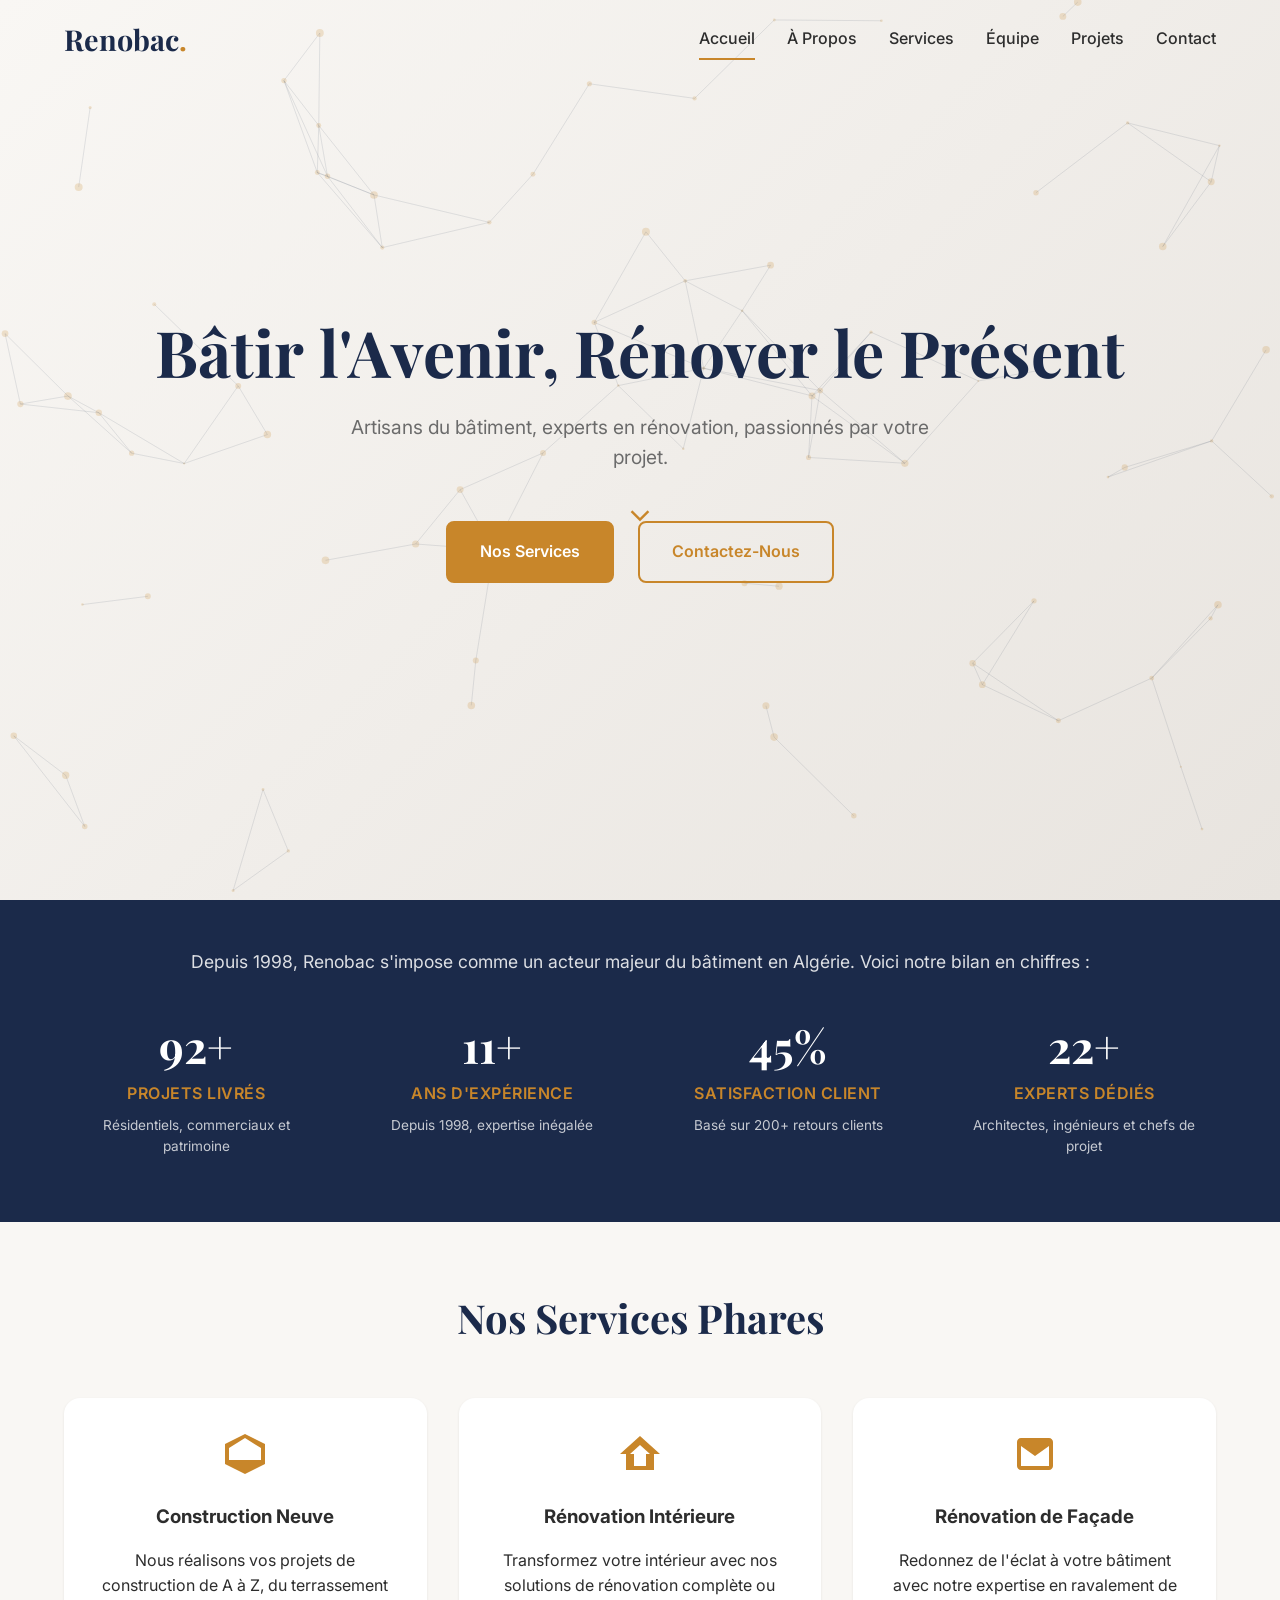
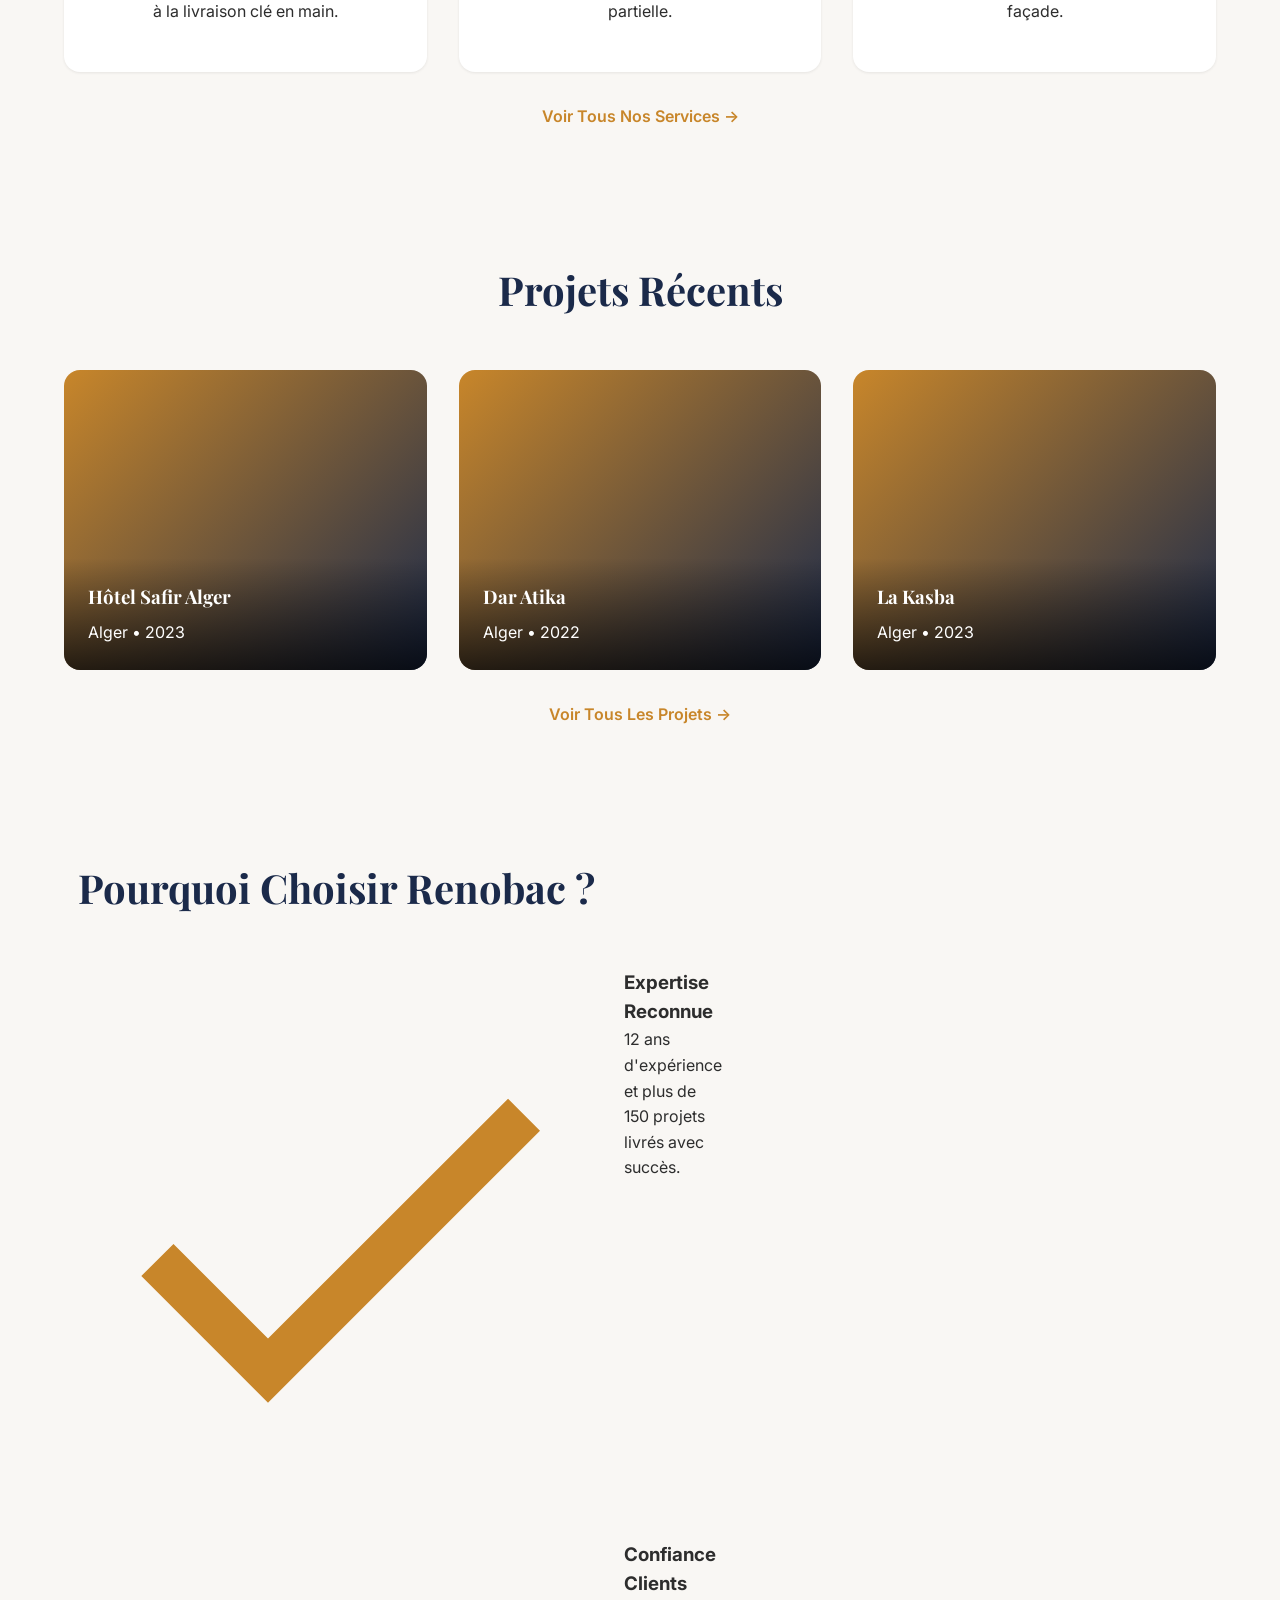
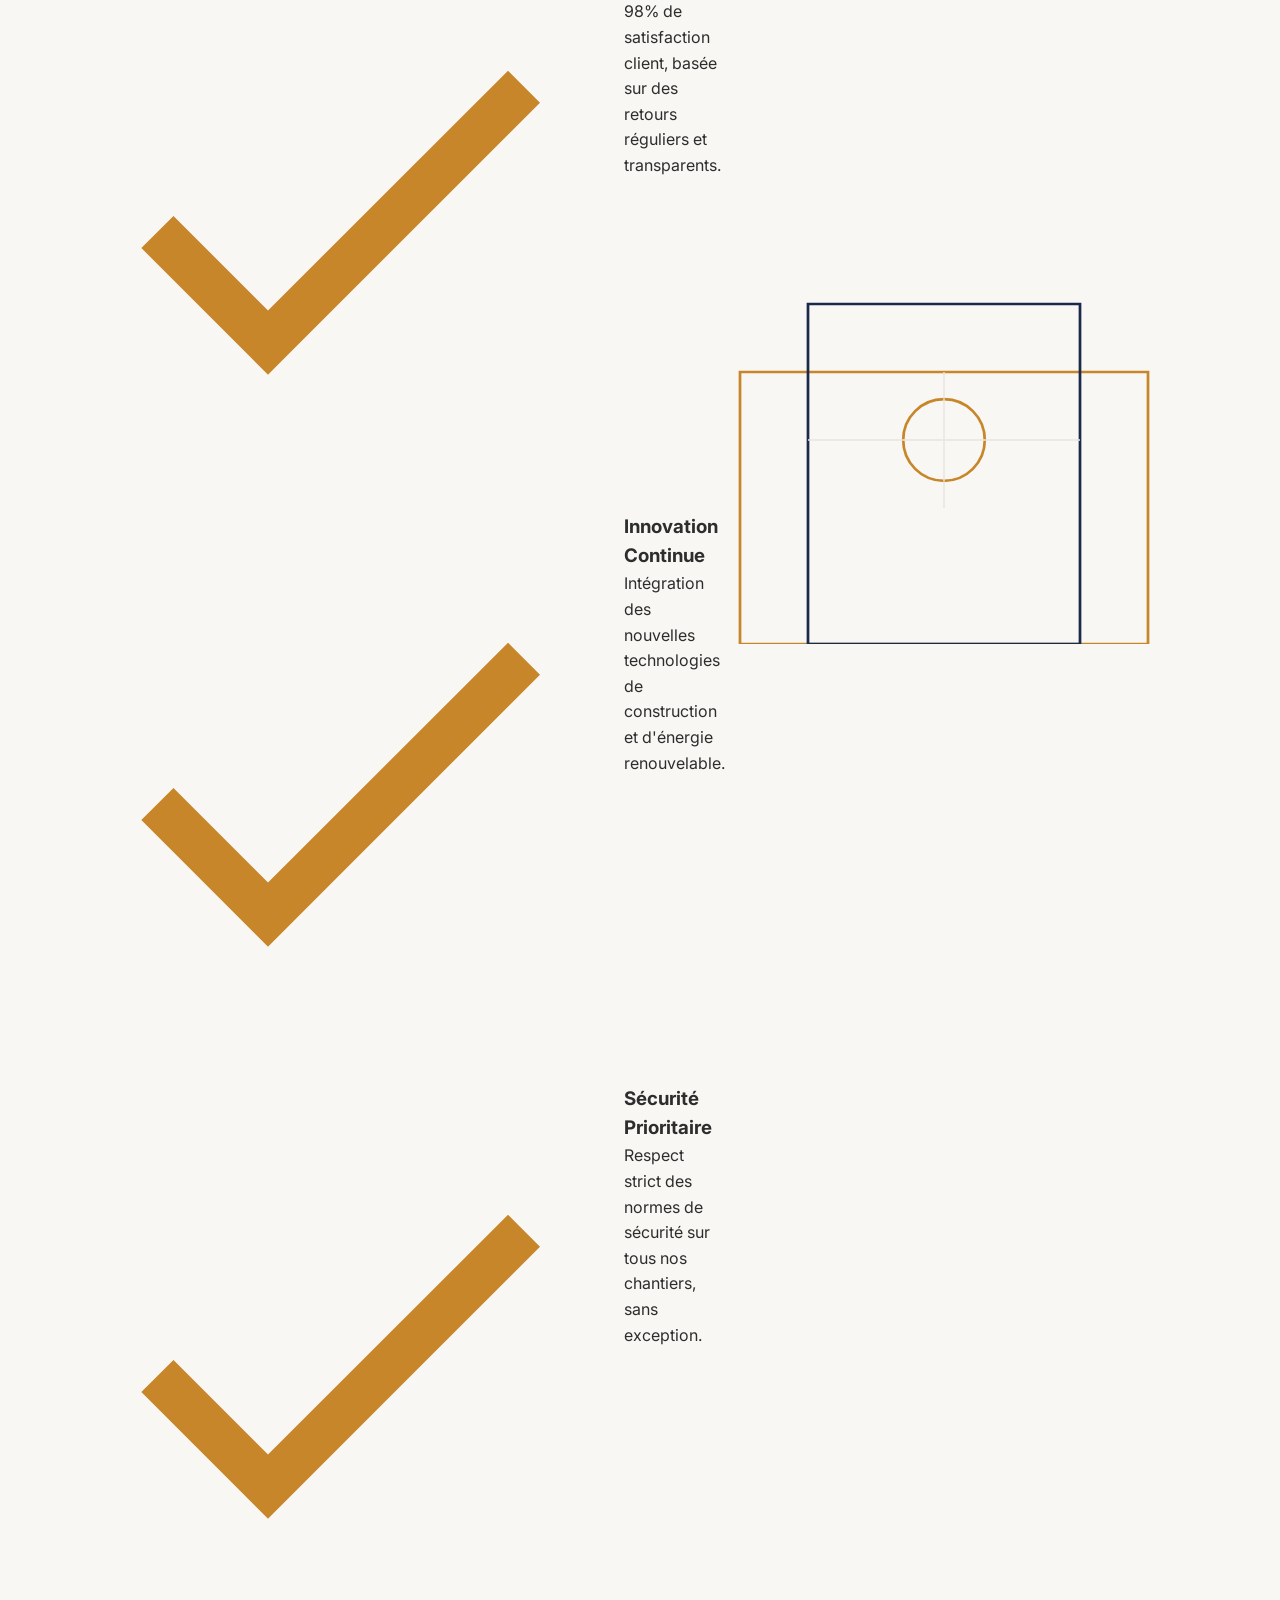
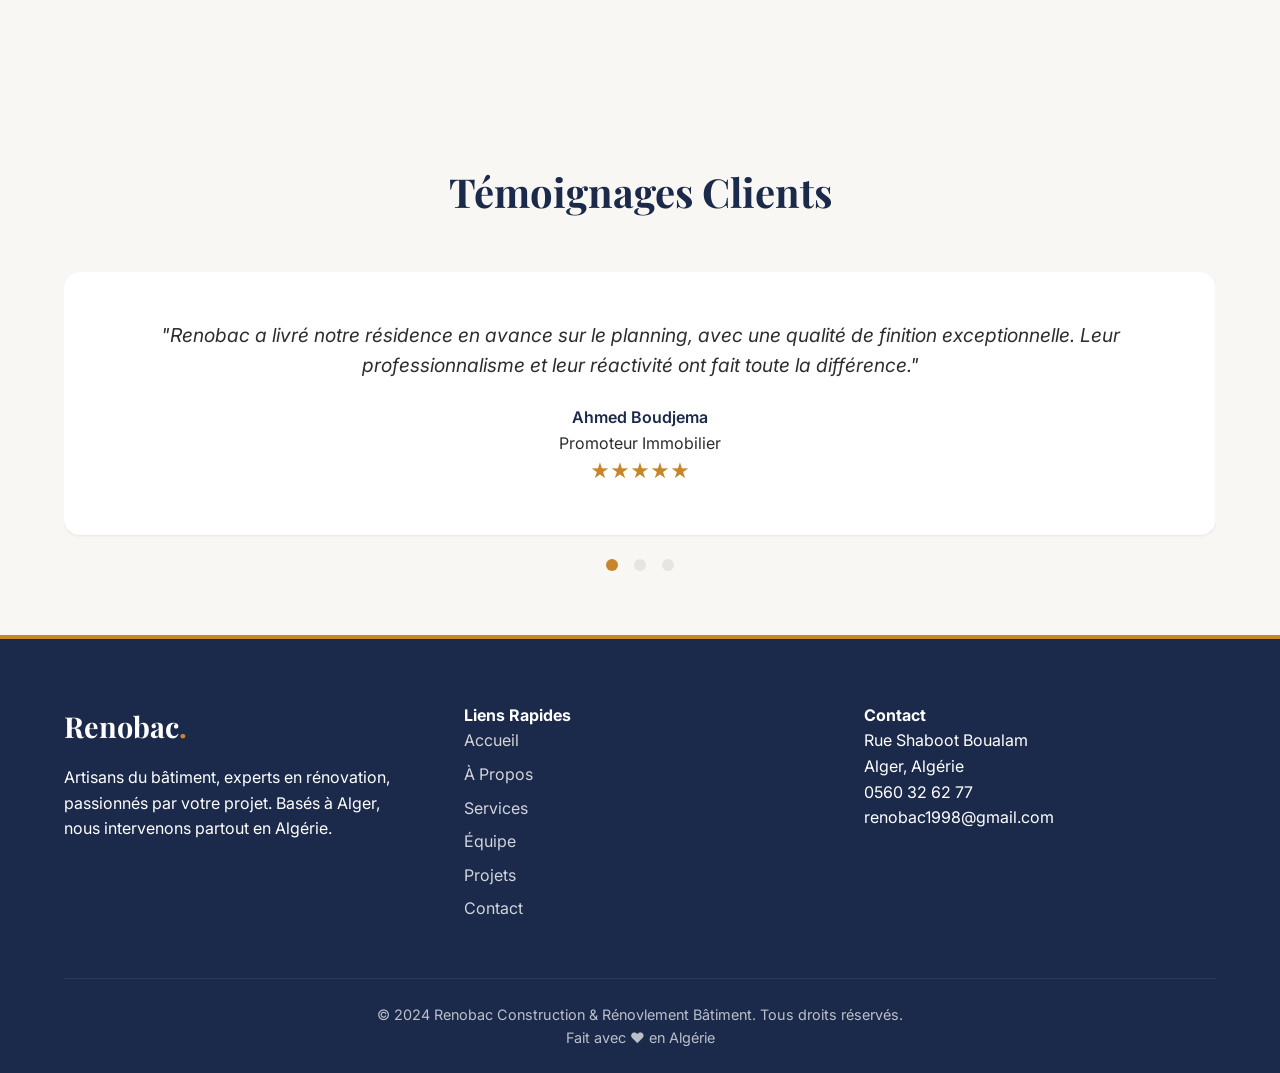
==== commit dba19c8d: "update" ====
--- a/index.html
+++ b/index.html
@@ -10,8 +10,6 @@
   <link rel="stylesheet" href="styles.css">
 </head>
 <body>
-  <div class="custom-cursor" id="customCursor"></div>
-
   <!-- Navbar -->
   <nav class="navbar" id="navbar">
     <div class="navbar-container">
@@ -58,11 +56,28 @@
 
       <div class="stats-bar section-padding">
         <div class="container">
+          <p class="stats-intro">Depuis 1998, Renobac s'impose comme un acteur majeur du bâtiment en Algérie. Voici notre bilan en chiffres :</p>
           <div class="stats-grid">
-            <div class="stat-item" data-counter="200" data-suffix="+">Projets</div>
-            <div class="stat-item" data-counter="25" data-suffix="+">Ans d'Expérience</div>
-            <div class="stat-item" data-counter="98" data-suffix="%">Satisfaction</div>
-            <div class="stat-item" data-counter="50" data-suffix="+">Experts</div>
+            <div class="stat-item">
+              <span class="stat-number" data-counter="200" data-suffix="+">0</span>
+              <span class="stat-label">Projets Livrés</span>
+              <span class="stat-desc">Résidentiels, commerciaux et patrimoine</span>
+            </div>
+            <div class="stat-item">
+              <span class="stat-number" data-counter="25" data-suffix="+">0</span>
+              <span class="stat-label">Ans d'Expérience</span>
+              <span class="stat-desc">Depuis 1998, expertise inégalée</span>
+            </div>
+            <div class="stat-item">
+              <span class="stat-number" data-counter="98" data-suffix="%">0</span>
+              <span class="stat-label">Satisfaction Client</span>
+              <span class="stat-desc">Basé sur 200+ retours clients</span>
+            </div>
+            <div class="stat-item">
+              <span class="stat-number" data-counter="50" data-suffix="+">0</span>
+              <span class="stat-label">Experts Dédiés</span>
+              <span class="stat-desc">Architectes, ingénieurs et chefs de projet</span>
+            </div>
           </div>
         </div>
       </div>
--- a/styles.css
+++ b/styles.css
@@ -246,8 +246,148 @@
   60% { transform: translateX(-50%) translateY(-5px); }
 }
 
-/* STATS */
-.stats-bar { background: var(--color-navy); color: white; padding: var(--space-xl) 0; }
+/* STATS BAR */
+.stats-bar {
+  background-color: #1B2A4A;
+  color: #FFFFFF;
+  padding: 4rem 0;
+}
+
+.stats-bar .stats-intro {
+  text-align: center;
+  font-size: 1.1rem;
+  margin-bottom: 2rem;
+  opacity: 0.85;
+  color: #FFFFFF;
+}
+
+.stats-grid {
+  display: grid;
+  grid-template-columns: repeat(4, 1fr);
+  gap: 2rem;
+  text-align: center;
+}
+
+.stat-item {
+  display: flex;
+  flex-direction: column;
+  gap: 8px;
+  padding: 1rem;
+}
+
+.stat-number {
+  font-size: 2.8rem;
+  font-family: 'Playfair Display', serif;
+  font-weight: 700;
+  line-height: 1;
+  color: #FFFFFF;
+}
+
+.stat-label {
+  font-size: 1rem;
+  font-weight: 600;
+  text-transform: uppercase;
+  letter-spacing: 0.5px;
+  color: #C8862A;
+  margin-top: 4px;
+}
+
+.stat-desc {
+  display: block;
+  font-size: 0.85rem;
+  font-family: 'Inter', sans-serif;
+  font-weight: 400;
+  opacity: 0.75;
+  color: #FFFFFF;
+}
+
+@media (max-width: 768px) {
+  .stats-grid {
+    grid-template-columns: repeat(2, 1fr) !important;
+  }
+  .stat-number {
+    font-size: 2rem !important;
+  }
+  .stat-item {
+    padding: 0.5rem !important;
+  }
+}
+
+.stats-bar .stats-intro {
+  text-align: center;
+  font-size: 1.1rem;
+  margin-bottom: 2rem;
+  margin-bottom: var(--space-lg, 2rem);
+  opacity: 0.85;
+  color: white;
+}
+
+.stats-grid {
+  display: grid;
+  grid-template-columns: repeat(4, 1fr);
+  gap: 2rem;
+  gap: var(--space-lg, 2rem);
+  text-align: center;
+}
+
+.stat-item {
+  display: flex;
+  flex-direction: column;
+  gap: 8px;
+  padding: 1rem;
+  padding: var(--space-sm, 1rem);
+}
+
+.stat-number {
+  font-size: 2.8rem;
+  font-size: calc(1.8rem + 1vw);
+  font-family: 'Playfair Display', serif;
+  font-family: var(--font-heading, 'Playfair Display', serif);
+  font-weight: 700;
+  line-height: 1;
+  color: white !important;
+}
+
+.stat-label {
+  font-size: 1rem;
+  font-weight: 600;
+  text-transform: uppercase;
+  letter-spacing: 0.5px;
+  color: #C8862A !important;
+  color: var(--color-accent, #C8862A) !important;
+  margin-top: 4px;
+}
+
+.stat-desc {
+  display: block;
+  font-size: 0.85rem;
+  font-family: 'Inter', sans-serif;
+  font-family: var(--font-body, 'Inter', sans-serif);
+  font-weight: 400;
+  opacity: 0.75;
+  color: white !important;
+}
+
+@media (max-width: 768px) {
+  .stats-grid {
+    grid-template-columns: repeat(2, 1fr) !important;
+  }
+  .stat-number {
+    font-size: 2rem !important;
+  }
+  .stat-item {
+    padding: 0.5rem !important;
+    padding: var(--space-xs, 0.5rem) !important;
+  }
+}
+
+.stats-bar .stats-intro {
+  text-align: center;
+  font-size: 1.1rem;
+  margin-bottom: var(--space-lg);
+  opacity: 0.85;
+  color: white;
+}
 
 .stats-grid {
   display: grid;
@@ -257,17 +397,68 @@
 }
 
 .stat-item {
-  font-size: 2.5rem;
+  display: flex;
+  flex-direction: column;
+  gap: 8px;
+  padding: var(--space-sm);
+}
+
+.stat-number {
+  font-size: 2.8rem;
   font-family: var(--font-heading);
   font-weight: 700;
-}
-
-.stat-item span {
+  line-height: 1;
+  color: white;
+}
+
+.stat-label {
+  font-size: 1rem;
+  font-weight: 600;
+  text-transform: uppercase;
+  letter-spacing: 0.5px;
+  color: var(--color-accent);
+  margin-top: 4px;
+}
+
+.stat-desc {
   display: block;
-  font-size: 1rem;
+  font-size: 0.85rem;
   font-family: var(--font-body);
   font-weight: 400;
-  margin-top: var(--space-xs);
+  opacity: 0.75;
+  color: white;
+}
+
+@media (max-width: 768px) {
+  .stats-grid {
+    grid-template-columns: repeat(2, 1fr) !important;
+  }
+  .stat-number {
+    font-size: 2rem !important;
+  }
+  .stat-item {
+    padding: var(--space-xs) !important;
+  }
+}
+
+/* GITHUB PAGES OVERRIDE - FORCE STATS COLORS */
+.stats-bar {
+  background: #1B2A4A !important;
+  color: white !important;
+  padding: var(--space-xl) 0 !important;
+}
+
+.stat-number {
+  color: white !important;
+}
+
+.stat-label {
+  color: #C8862A !important;
+}
+
+.stat-desc {
+  color: white !important;
+  opacity: 0.75 !important;
 }
 
 /* SERVICES PREVIEW */
@@ -781,21 +972,23 @@
   transition-delay: calc(var(--stagger-index) * 100ms);
 }
 
-/* CUSTOM CURSOR */
-.custom-cursor {
-  position: fixed;
-  width: 12px;
-  height: 12px;
-  background: var(--color-accent);
+/* PROJECT IMAGES */
+.project-card-image {
+  height: 200px;
+  background-size: cover;
+  background-position: center;
+  border-radius: var(--radius-md) var(--radius-md) 0 0;
+}
+
+/* TEAM PHOTOS */
+.team-photo {
+  width: 100px;
+  height: 100px;
   border-radius: 50%;
-  pointer-events: none;
-  z-index: 9999;
-  transform: translate(-50%, -50%);
-  transition: transform 0.1s;
-  opacity: 0;
-}
-
-body:hover .custom-cursor { opacity: 1; }
+  object-fit: cover;
+  margin-bottom: var(--space-md);
+  border: 3px solid var(--color-accent);
+}
 
 /* PAGE TRANSITIONS */
 .page-section {
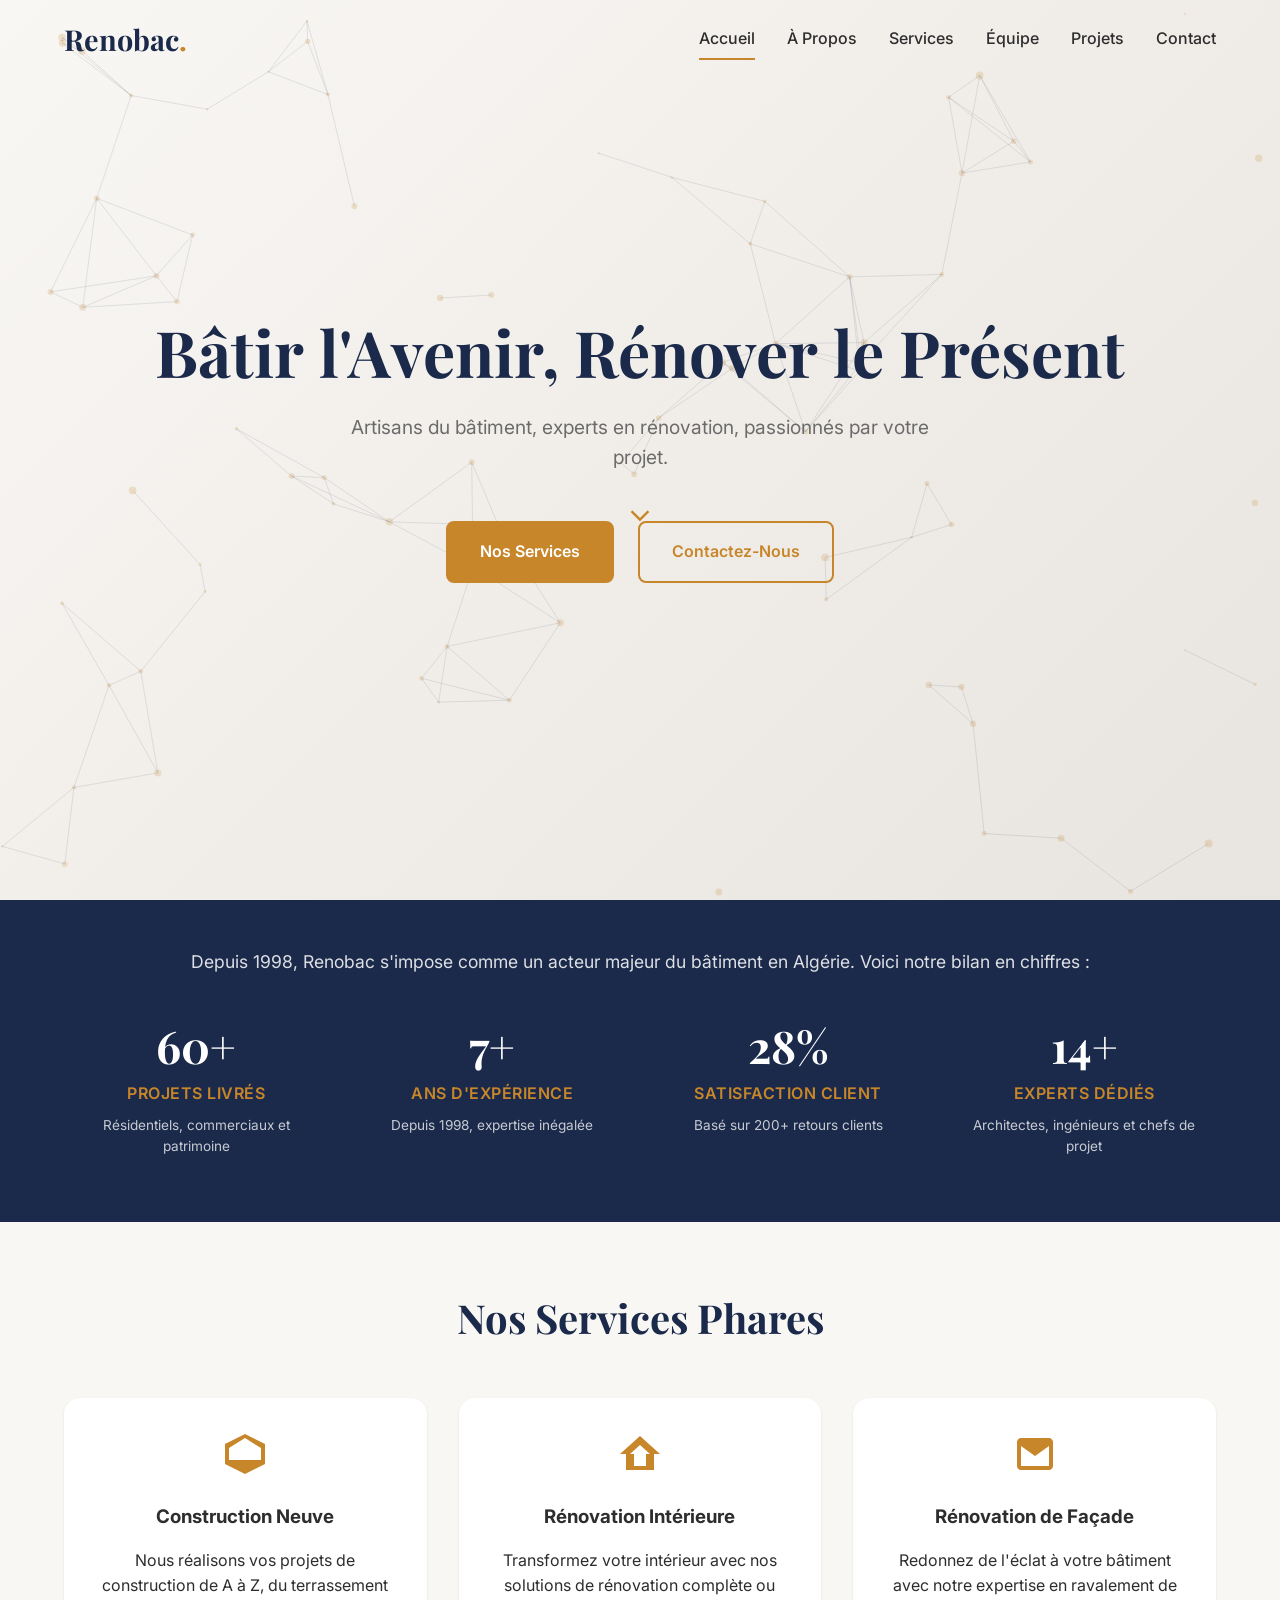
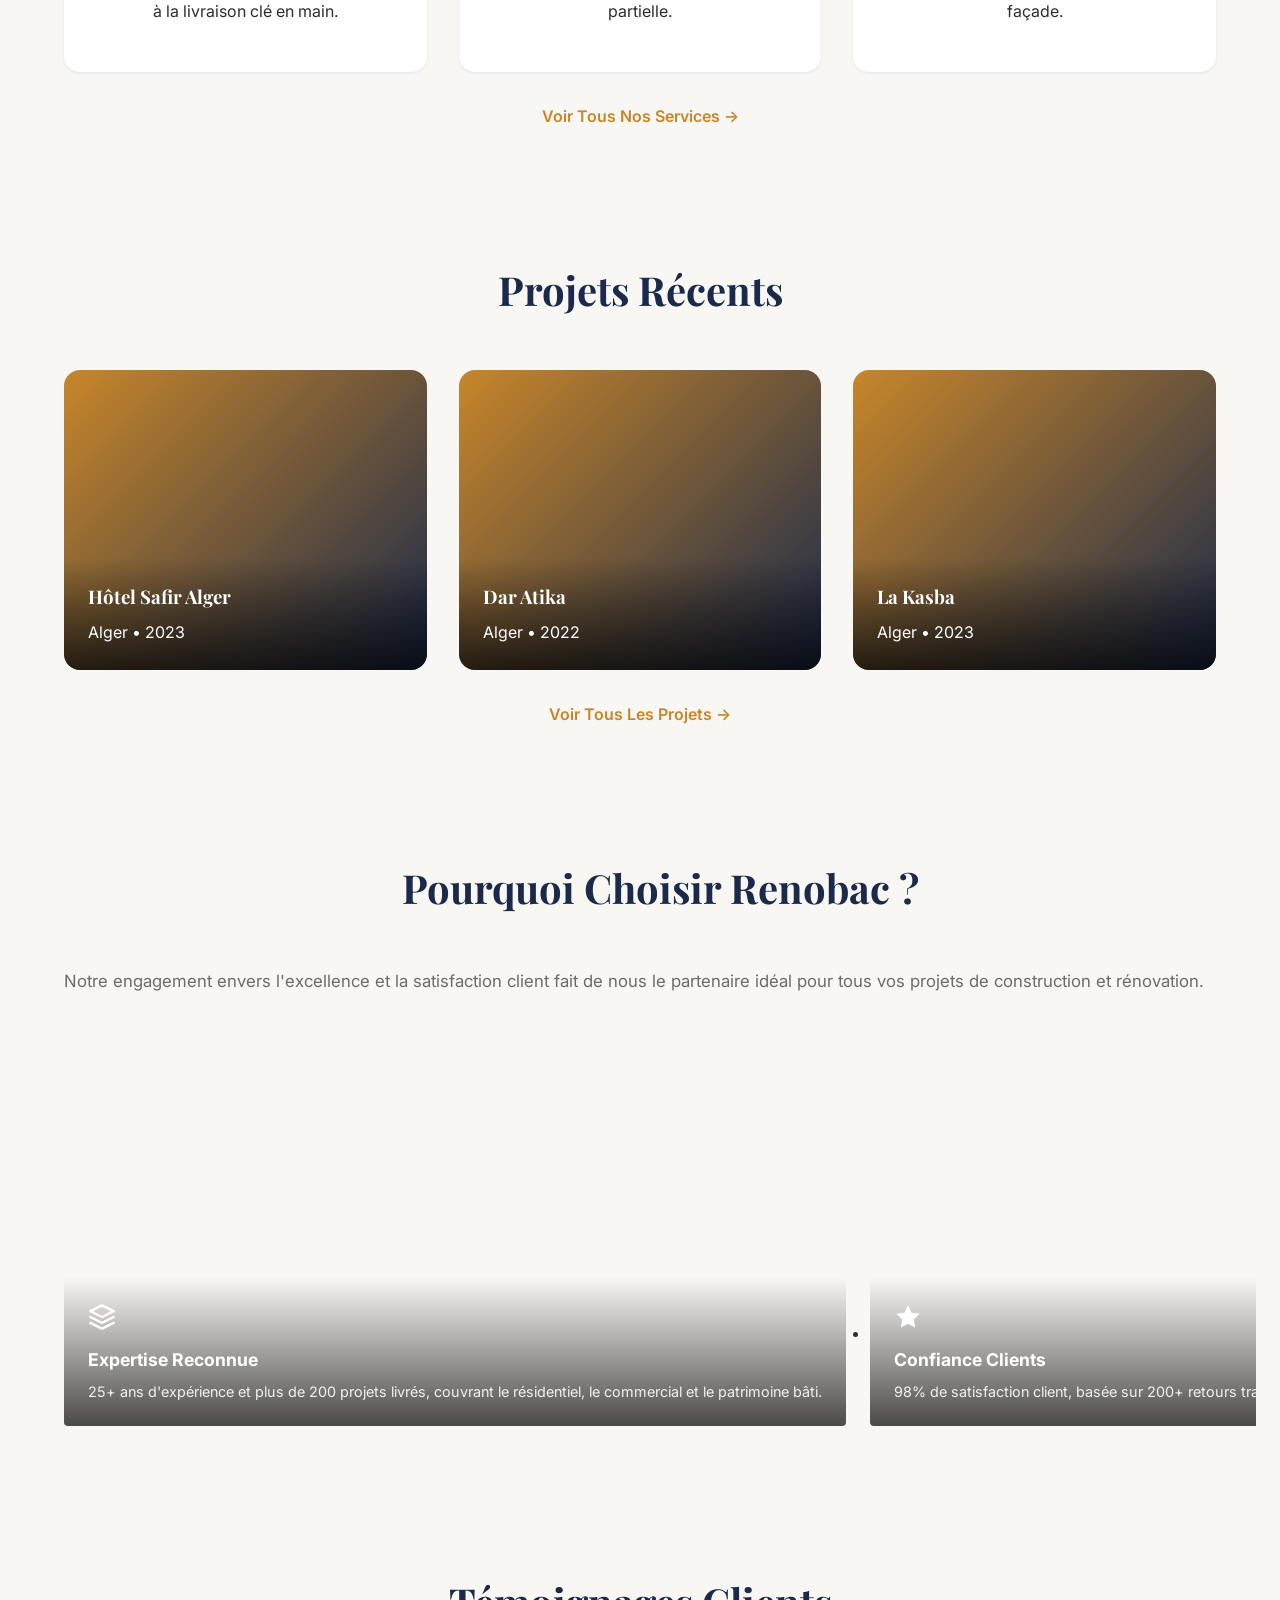
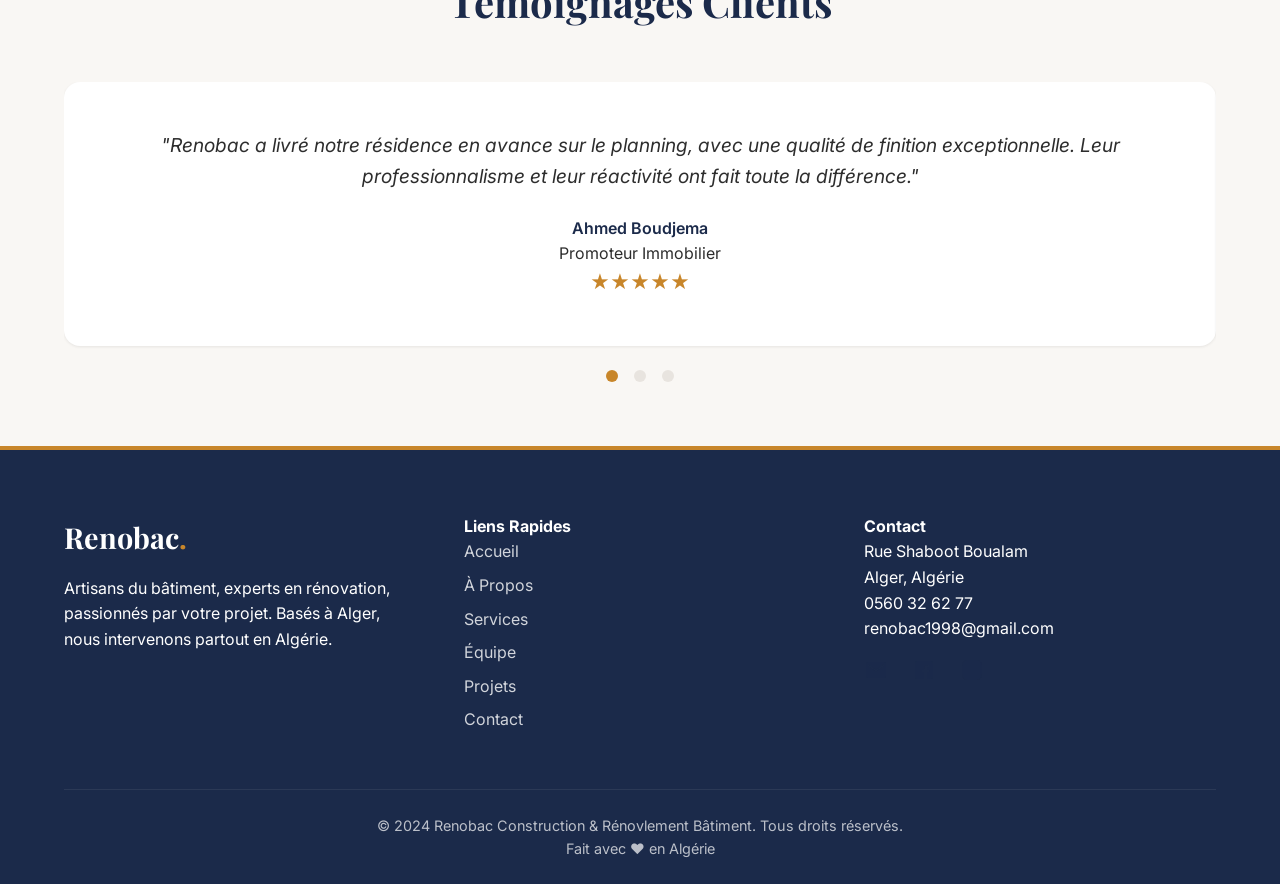
==== commit 7423f8be: "ff" ====
--- a/index.html
+++ b/index.html
@@ -103,32 +103,59 @@
           <div class="why-choose-grid">
             <div class="why-choose-text">
               <h2 class="section-title">Pourquoi Choisir Renobac ?</h2>
-              <ul class="why-choose-list">
+              <p class="why-choose-intro">Notre engagement envers l'excellence et la satisfaction client fait de nous le partenaire idéal pour tous vos projets de construction et rénovation.</p>
+              <ul class="why-choose-list" id="whyChooseList">
                 <li data-scroll-reveal>
-                  <svg class="checkmark" viewBox="0 0 24 24" aria-hidden="true"><path d="M9 16.17L4.83 12l-1.42 1.41L9 19 21 7l-1.41-1.41z" fill="var(--color-accent)"/></svg>
-                  <div><h3>Expertise Reconnue</h3><p>12 ans d'expérience et plus de 150 projets livrés avec succès.</p></div>
+                  <div class="why-item-card">
+                    <div class="why-item-bg" style="background-image:url('https://images.unsplash.com/photo-1541884976317-40c66674038f?w=400&h=300&fit=crop')"></div>
+                    <div class="why-item-content">
+                      <svg class="why-icon" viewBox="0 0 24 24" aria-hidden="true"><path d="M12 2L2 7l10 5 10-5-10-5zM2 17l10 5 10-5M2 12l10 5 10-5" fill="none" stroke="white" stroke-width="2" stroke-linecap="round" stroke-linejoin="round"/></svg>
+                      <h3>Expertise Reconnue</h3>
+                      <p>25+ ans d'expérience et plus de 200 projets livrés, couvrant le résidentiel, le commercial et le patrimoine bâti.</p>
+                    </div>
+                  </div>
                 </li>
                 <li data-scroll-reveal>
-                  <svg class="checkmark" viewBox="0 0 24 24" aria-hidden="true"><path d="M9 16.17L4.83 12l-1.42 1.41L9 19 21 7l-1.41-1.41z" fill="var(--color-accent)"/></svg>
-                  <div><h3>Confiance Clients</h3><p>98% de satisfaction client, basée sur des retours réguliers et transparents.</p></div>
+                  <div class="why-item-card">
+                    <div class="why-item-bg" style="background-image:url('https://images.unsplash.com/photo-1600585154340-be6161a56a0c?w=400&h=300&fit=crop')"></div>
+                    <div class="why-item-content">
+                      <svg class="why-icon" viewBox="0 0 24 24" aria-hidden="true"><path d="M12 2l3.09 6.26L22 9.27l-5 4.87 1.18 6.88L12 17.77l-6.18 3.25L7 14.14 2 9.27l6.91-1.01L12 2z" fill="white"/></svg>
+                      <h3>Confiance Clients</h3>
+                      <p>98% de satisfaction client, basée sur 200+ retours transparents et réguliers.</p>
+                    </div>
+                  </div>
                 </li>
                 <li data-scroll-reveal>
-                  <svg class="checkmark" viewBox="0 0 24 24" aria-hidden="true"><path d="M9 16.17L4.83 12l-1.42 1.41L9 19 21 7l-1.41-1.41z" fill="var(--color-accent)"/></svg>
-                  <div><h3>Innovation Continue</h3><p>Intégration des nouvelles technologies de construction et d'énergie renouvelable.</p></div>
+                  <div class="why-item-card">
+                    <div class="why-item-bg" style="background-image:url('https://images.unsplash.com/photo-1581094794329-c8112a89af12?w=400&h=300&fit=crop')"></div>
+                    <div class="why-item-content">
+                      <svg class="why-icon" viewBox="0 0 24 24" aria-hidden="true"><path d="M9 21c0 .55.45 1 1 1h4c.55 0 1-.45 1-1v-1H9v1zm3-19C8.14 2 5 5.14 5 9c0 2.38 1.19 4.47 3 5.74V17c0 .55.45 1 1 1h6c.55 0 1-.45 1-1v-2.26c1.81-1.27 3-3.36 3-5.74 0-3.86-3.14-7-7-7zm2 15.01H10v-2.01h4v2.01z" fill="white"/></svg>
+                      <h3>Innovation Continue</h3>
+                      <p>Intégration de technologies de pointe (BIM, matériaux éco-responsables, domotique) pour des projets durables.</p>
+                    </div>
+                  </div>
                 </li>
                 <li data-scroll-reveal>
-                  <svg class="checkmark" viewBox="0 0 24 24" aria-hidden="true"><path d="M9 16.17L4.83 12l-1.42 1.41L9 19 21 7l-1.41-1.41z" fill="var(--color-accent)"/></svg>
-                  <div><h3>Sécurité Prioritaire</h3><p>Respect strict des normes de sécurité sur tous nos chantiers, sans exception.</p></div>
+                  <div class="why-item-card">
+                    <div class="why-item-bg" style="background-image:url('https://images.unsplash.com/photo-1504384308090-c894fdcc538d?w=400&h=300&fit=crop')"></div>
+                    <div class="why-item-content">
+                      <svg class="why-icon" viewBox="0 0 24 24" aria-hidden="true"><path d="M12 2L4 5v6.09c0 5.05 3.41 9.76 8 10.91 4.59-1.15 8-5.86 8-10.91V5l-8-3zm0 15c-2.76 0-5-2.24-5-5s2.24-5 5-5 5 2.24 5 5-2.24 5-5 5z" fill="white"/></svg>
+                      <h3>Sécurité Prioritaire</h3>
+                      <p>Respect strict des normes de sécurité algériennes, zéro accident grave sur nos chantiers depuis 10 ans.</p>
+                    </div>
+                  </div>
                 </li>
               </ul>
             </div>
             <div class="why-choose-graphic" data-scroll-reveal>
               <svg class="why-choose-svg" viewBox="0 0 400 300" aria-hidden="true">
-                <rect x="50" y="100" width="300" height="200" fill="none" stroke="var(--color-accent)" stroke-width="2" class="svg-line-anim"/>
-                <rect x="100" y="50" width="200" height="250" fill="none" stroke="var(--color-navy)" stroke-width="2" class="svg-line-anim"/>
-                <circle cx="200" cy="150" r="30" fill="none" stroke="var(--color-accent)" stroke-width="2" class="svg-line-anim"/>
-                <line x1="200" y1="100" x2="200" y2="200" stroke="var(--color-stone)" stroke-width="1" class="svg-line-anim"/>
-                <line x1="100" y1="150" x2="300" y2="150" stroke="var(--color-stone)" stroke-width="1" class="svg-line-anim"/>
+                <rect x="100" y="220" width="200" height="60" fill="var(--color-stone)" class="svg-line-anim"/>
+                <rect x="120" y="140" width="160" height="80" fill="none" stroke="var(--color-navy)" stroke-width="2" class="svg-line-anim"/>
+                <polygon points="100,140 200,60 300,140" fill="none" stroke="var(--color-accent)" stroke-width="2" class="svg-line-anim"/>
+                <rect x="180" y="160" width="40" height="40" fill="var(--color-accent)" opacity="0.8" class="svg-line-anim"/>
+                <rect x="140" y="150" width="30" height="30" fill="none" stroke="var(--color-stone)" stroke-width="2" class="svg-line-anim"/>
+                <rect x="230" y="150" width="30" height="30" fill="none" stroke="var(--color-stone)" stroke-width="2" class="svg-line-anim"/>
+                <path d="M280 100l-30 30 15 15" fill="none" stroke="var(--color-accent)" stroke-width="3" stroke-linecap="round" class="svg-line-anim"/>
               </svg>
             </div>
           </div>
@@ -326,9 +353,9 @@
                 <p>Lun - Ven: 08h00 - 17h00<br>Sam: 08h00 - 12h00</p>
               </div>
               <div class="social-links">
-                <a href="#" aria-label="LinkedIn" class="social-icon"><svg width="24" height="24" viewBox="0 0 24 24"><path d="M19 3A2 2 0 0 1 21 5V19A2 2 0 0 1 19 21H5A2 2 0 0 1 3 19V5A2 2 0 0 1 5 3H19M18.5 18.5V13.2A3.26 3.26 0 0 0 15.24 9.94C14.39 9.94 13.4 10.46 12.92 11.24V10.13H10.13V18.5H12.92V13.57C12.92 12.8 13.54 12.17 14.31 12.17A1.4 1.4 0 0 1 15.71 13.57V18.5H18.5M6.88 8.56A1.68 1.68 0 0 0 8.56 6.88A1.68 1.68 0 0 0 6.88 5.2A1.68 1.68 0 0 0 5.2 6.88A1.68 1.68 0 0 0 6.88 8.56M8.27 18.5V10.13H5.5V18.5H8.27Z" fill="var(--color-navy)"/></svg></a>
-                <a href="#" aria-label="Facebook" class="social-icon"><svg width="24" height="24" viewBox="0 0 24 24"><path d="M19 3H5A2 2 0 0 0 3 5V19A2 2 0 0 0 5 21H12V14H10V12H12V10.5C12 8.47 13.6 7 15.5 7H17V9H16C15.29 9 15 9.65 15 10.5V12H17.5L17 14H15V21H19A2 2 0 0 0 21 19V5A2 2 0 0 0 19 3Z" fill="var(--color-navy)"/></svg></a>
-                <a href="#" aria-label="Instagram" class="social-icon"><svg width="24" height="24" viewBox="0 0 24 24"><path d="M7.8 2H16.2C19.4 2 22 4.6 22 7.8V16.2C22 19.4 19.4 22 16.2 22H7.8C4.6 22 2 19.4 2 16.2V7.8C2 4.6 4.6 2 7.8 2ZM7.6 4C5.61 4 4 5.61 4 7.6V16.4C4 18.39 5.61 20 7.6 20H16.4C18.39 20 20 18.39 20 16.4V7.6C20 5.61 18.39 4 16.4 4H7.6ZM17.25 5.5A1.25 1.25 0 0 1 18.5 6.75A1.25 1.25 0 0 1 17.25 8A1.25 1.25 0 0 1 16 6.75A1.25 1.25 0 0 1 17.25 5.5ZM12 7A5 5 0 0 1 12 17A5 5 0 0 1 12 7M12 9A3 3 0 0 0 12 15A3 3 0 0 0 12 9Z" fill="var(--color-navy)"/></svg></a>
+                <a href="mailto:renobac1998@gmail.com" aria-label="Envoyer un email" target="_blank" rel="noopener noreferrer" class="social-icon"><svg width="24" height="24" viewBox="0 0 24 24"><path d="M19 3A2 2 0 0 1 21 5V19A2 2 0 0 1 19 21H5A2 2 0 0 1 3 19V5A2 2 0 0 1 5 3H19M18.5 18.5V13.2A3.26 3.26 0 0 0 15.24 9.94C14.39 9.94 13.4 10.46 12.92 11.24V10.13H10.13V18.5H12.92V13.57C12.92 12.8 13.54 12.17 14.31 12.17A1.4 1.4 0 0 1 15.71 13.57V18.5H18.5M6.88 8.56A1.68 1.68 0 0 0 8.56 6.88A1.68 1.68 0 0 0 6.88 5.2A1.68 1.68 0 0 0 5.2 6.88A1.68 1.68 0 0 0 6.88 8.56M8.27 18.5V10.13H5.5V18.5H8.27Z" fill="var(--color-navy)"/></svg></a>
+                <a href="https://www.facebook.com/renobac1998" aria-label="Visiter notre page Facebook" class="social-icon" target="_blank" rel="noopener noreferrer"><svg width="24" height="24" viewBox="0 0 24 24"><path d="M19 3H5A2 2 0 0 0 3 5V19A2 2 0 0 0 5 21H12V14H10V12H12V10.5C12 8.47 13.6 7 15.5 7H17V9H16C15.29 9 15 9.65 15 10.5V12H17.5L17 14H15V21H19A2 2 0 0 0 21 19V5A2 2 0 0 0 19 3Z" fill="var(--color-navy)"/></svg></a>
+                <a href="https://www.instagram.com/renobac1998" aria-label="Visiter notre page Instagram" class="social-icon" target="_blank" rel="noopener noreferrer"><svg width="24" height="24" viewBox="0 0 24 24"><path d="M7.8 2H16.2C19.4 2 22 4.6 22 7.8V16.2C22 19.4 19.4 22 16.2 22H7.8C4.6 22 2 19.4 2 16.2V7.8C2 4.6 4.6 2 7.8 2ZM12 7A5 5 0 0 1 12 17A5 5 0 0 1 12 7M17.25 5.5A1.25 1.25 0 0 1 18.5 6.75A1.25 1.25 0 0 1 17.25 8A1.25 1.25 0 0 1 16 6.75A1.25 1.25 0 0 1 17.25 5.5ZM12 9A3 3 0 0 0 12 15A3 3 0 0 0 12 9Z" fill="var(--color-navy)"/></svg></a>
               </div>
               <div class="map-placeholder" aria-hidden="true">
                 <svg width="40" height="40" viewBox="0 0 24 24"><path d="M12 2C8.13 2 5 5.13 5 9C5 14.25 12 22 12 22C12 22 19 14.25 19 9C19 5.13 16.87 2 12 2ZM12 11.5C10.62 11.5 9.5 10.38 9.5 9C9.5 7.62 10.62 6.5 12 6.5C13.38 6.5 14.5 7.62 14.5 9C14.5 10.38 13.38 11.5 12 11.5Z" fill="var(--color-accent)"/></svg>
@@ -373,6 +400,7 @@
         </div>
       </section>
     </section>
+
   </main>
 
   <footer class="footer">
@@ -395,6 +423,17 @@
           <h4>Contact</h4>
           <p>Rue Shaboot Boualam<br>Alger, Algérie</p>
           <p>0560 32 62 77<br>renobac1998@gmail.com</p>
+          <div class="social-links" style="margin-top: 1rem;">
+            <a href="mailto:renobac1998@gmail.com" aria-label="Email" class="social-icon" target="_blank" rel="noopener noreferrer">
+              <svg width="24" height="24" viewBox="0 0 24 24"><path d="M20 4H4C2.9 4 2 4.9 2 6V18C2 19.1 2.9 20 4 20H20C21.1 20 22 19.1 22 18V6C22 4.9 21.1 4 20 4ZM20 8.24L12 13.71L4 8.24V6L12 11.47L20 6V8.24Z" fill="var(--color-navy)"/></svg>
+            </a>
+            <a href="https://www.facebook.com/renobac1998" aria-label="Facebook" class="social-icon" target="_blank" rel="noopener noreferrer">
+              <svg width="24" height="24" viewBox="0 0 24 24"><path d="M19 3H5A2 2 0 0 0 3 5V19A2 2 0 0 0 5 21H12V14H10V12H12V10.5C12 8.47 13.6 7 15.5 7H17V9H16C15.29 9 15 9.65 15 10.5V12H17.5L17 14H15V21H19A2 2 0 0 0 21 19V5A2 2 0 0 0 19 3Z" fill="var(--color-navy)"/></svg>
+            </a>
+            <a href="https://www.instagram.com/renobac1998" aria-label="Instagram" class="social-icon" target="_blank" rel="noopener noreferrer">
+              <svg width="24" height="24" viewBox="0 0 24 24"><path d="M7.8 2H16.2C19.4 2 22 4.6 22 7.8V16.2C22 19.4 19.4 22 16.2 22H7.8C4.6 22 2 19.4 2 16.2V7.8C2 4.6 4.6 2 7.8 2ZM12 7A5 5 0 0 1 12 17A5 5 0 0 1 12 7M17.25 5.5A1.25 1.25 0 0 1 18.5 6.75A1.25 1.25 0 0 1 17.25 8A1.25 1.25 0 0 1 16 6.75A1.25 1.25 0 0 1 17.25 5.5ZM12 9A3 3 0 0 0 12 15A3 3 0 0 0 12 9Z" fill="var(--color-navy)"/></svg>
+            </a>
+          </div>
         </div>
       </div>
       <div class="footer-bottom">
--- a/styles.css
+++ b/styles.css
@@ -503,17 +503,97 @@
   align-items: center;
 }
 
-.why-choose-list { display: flex; flex-direction: column; gap: var(--space-md); }
+.why-choose-intro {
+  color: var(--color-text-muted);
+  margin-bottom: var(--space-lg);
+  font-size: 1.05rem;
+  line-height: 1.6;
+}
+
+.why-choose-text .section-title {
+  text-align: center;
+}
+
+.why-choose-list {
+  display: flex;
+  flex-direction: row;
+  gap: var(--space-md);
+  overflow-x: auto;
+  padding-bottom: var(--space-sm);
+  -webkit-overflow-scrolling: touch;
+  scrollbar-width: thin;
+  scrollbar-color: var(--color-accent) var(--color-stone);
+}
 
 .why-choose-list li {
-  display: flex;
-  gap: var(--space-sm);
-  align-items: flex-start;
-}
-
-.checkmark { flex-shrink: 0; margin-top: 4px; }
+  min-width: 280px;
+  flex-shrink: 0;
+}
+
+.why-item-card {
+  position: relative;
+  border-radius: var(--radius-sm);
+  overflow: hidden;
+  height: 400px;
+  display: flex;
+  align-items: flex-end;
+}
+
+.why-item-bg {
+  position: absolute;
+  top: 0;
+  left: 0;
+  width: 100%;
+  height: 100%;
+  background-size: cover;
+  background-position: center;
+  filter: blur(3px);
+  transform: scale(1.1);
+}
+
+.why-item-content {
+  position: relative;
+  z-index: 2;
+  padding: var(--space-md);
+  background: linear-gradient(transparent, rgba(0,0,0,0.7));
+  width: 100%;
+}
+
+.why-item-content .why-icon {
+  width: 28px;
+  height: 28px;
+  margin-bottom: var(--space-xs);
+}
+
+.why-item-content h3 {
+  color: white;
+  font-size: 1.1rem;
+  margin-bottom: var(--space-xs);
+}
+
+.why-item-content p {
+  color: rgba(255,255,255,0.9);
+  font-size: 0.9rem;
+  line-height: 1.4;
+}
+
+.why-icon { flex-shrink: 0; width: 28px; height: 28px; margin-top: 2px; }
 
 .why-choose-svg { width: 100%; height: auto; }
+
+.why-choose-list::-webkit-scrollbar {
+  height: 6px;
+}
+
+.why-choose-list::-webkit-scrollbar-track {
+  background: var(--color-stone);
+  border-radius: 3px;
+}
+
+.why-choose-list::-webkit-scrollbar-thumb {
+  background: var(--color-accent);
+  border-radius: 3px;
+}
 
 .svg-line-anim { stroke-dasharray: 1000; stroke-dashoffset: 1000; animation: drawLine 2s forwards; }
 
@@ -726,7 +806,24 @@
   box-shadow: var(--shadow-sm);
 }
 
-.team-card-back { transform: rotateY(180deg); background: var(--color-navy); color: white; }
+.team-card-back { transform: rotateY(180deg); background: var(--color-navy); color: white; overflow: hidden; position: relative; }
+
+.team-card-back-bg {
+  position: absolute;
+  top: 0;
+  left: 0;
+  width: 100%;
+  height: 100%;
+  object-fit: cover;
+  filter: blur(5px);
+  opacity: 0.7;
+  z-index: 0;
+}
+
+.team-card-back-content {
+  position: relative;
+  z-index: 1;
+}
 
 .team-initials {
   width: 100px;
@@ -1050,4 +1147,495 @@
 @media (prefers-reduced-motion: reduce) {
   * { animation: none !important; transition: none !important; }
   .custom-cursor { display: none; }
-}+<<<<<<< HEAD
+=======
+}}
+
+/* ===== ADMIN PANEL STYLES ===== */
+
+.admin-container {
+  min-height: 100vh;
+  display: flex;
+  flex-direction: column;
+  background: linear-gradient(135deg, #F9F7F4 0%, #E8E4DF 100%);
+  padding: var(--space-lg);
+}
+
+/* Login Screen */
+.admin-login-screen {
+  display: flex;
+  align-items: center;
+  justify-content: center;
+  min-height: 100vh;
+  background: linear-gradient(135deg, #1B2A4A 0%, #C8862A 100%);
+}
+
+.login-card {
+  background: white;
+  padding: 3rem;
+  border-radius: var(--radius-lg);
+  box-shadow: var(--shadow-lg);
+  width: 100%;
+  max-width: 400px;
+  animation: slideIn 0.5s ease-out;
+}
+
+.login-card h1 {
+  color: var(--color-navy);
+  font-family: var(--font-heading);
+  font-size: 2rem;
+  margin-bottom: var(--space-sm);
+  text-align: center;
+}
+
+.login-subtitle {
+  text-align: center;
+  color: var(--color-text-muted);
+  margin-bottom: var(--space-md);
+  font-size: 0.95rem;
+}
+
+.login-form .form-group {
+  margin-bottom: var(--space-md);
+}
+
+.login-form label {
+  display: block;
+  margin-bottom: var(--space-xs);
+  color: var(--color-text);
+  font-weight: 500;
+}
+
+.login-form input {
+  width: 100%;
+  padding: 0.75rem;
+  border: 2px solid var(--color-stone);
+  border-radius: var(--radius-md);
+  font-size: 1rem;
+  transition: all 0.3s ease;
+}
+
+.login-form input:focus {
+  outline: none;
+  border-color: var(--color-accent);
+  box-shadow: 0 0 0 3px rgba(200, 134, 42, 0.1);
+}
+
+.login-error {
+  background: #ffebee;
+  color: #c62828;
+  padding: var(--space-sm);
+  border-radius: var(--radius-md);
+  margin-top: var(--space-md);
+  text-align: center;
+  font-size: 0.9rem;
+}
+
+@keyframes slideIn {
+  from {
+    opacity: 0;
+    transform: translateY(-20px);
+  }
+  to {
+    opacity: 1;
+    transform: translateY(0);
+  }
+}
+
+/* Dashboard */
+.admin-dashboard {
+  max-width: 1400px;
+  margin: 0 auto;
+  width: 100%;
+}
+
+.admin-header {
+  background: white;
+  padding: var(--space-lg);
+  border-radius: var(--radius-lg);
+  margin-bottom: var(--space-lg);
+  display: flex;
+  justify-content: space-between;
+  align-items: center;
+  box-shadow: var(--shadow-md);
+}
+
+.admin-title-section h1 {
+  color: var(--color-navy);
+  font-family: var(--font-heading);
+  font-size: 2rem;
+  margin: 0 0 var(--space-xs) 0;
+}
+
+.admin-title-section p {
+  color: var(--color-text-muted);
+  margin: 0;
+}
+
+/* Tabs */
+.admin-tabs {
+  display: flex;
+  gap: var(--space-md);
+  margin-bottom: var(--space-lg);
+  background: white;
+  padding: var(--space-md);
+  border-radius: var(--radius-lg);
+  box-shadow: var(--shadow-sm);
+  flex-wrap: wrap;
+}
+
+.admin-tab-btn {
+  padding: 0.75rem 1.5rem;
+  border: 2px solid transparent;
+  background: transparent;
+  color: var(--color-text-muted);
+  border-radius: var(--radius-md);
+  cursor: pointer;
+  font-weight: 500;
+  transition: all 0.3s ease;
+  font-size: 0.95rem;
+}
+
+.admin-tab-btn:hover {
+  color: var(--color-accent);
+  background: rgba(200, 134, 42, 0.1);
+}
+
+.admin-tab-btn.active {
+  color: white;
+  background: var(--color-accent);
+  border-color: var(--color-accent);
+}
+
+/* Tab Content */
+.admin-tab-content {
+  display: none;
+  animation: fadeIn 0.3s ease-out;
+}
+
+.admin-tab-content.active {
+  display: block;
+}
+
+@keyframes fadeIn {
+  from {
+    opacity: 0;
+  }
+  to {
+    opacity: 1;
+  }
+}
+
+/* Overview */
+.overview-grid {
+  display: grid;
+  grid-template-columns: repeat(auto-fit, minmax(250px, 1fr));
+  gap: var(--space-lg);
+  margin-bottom: var(--space-2xl);
+}
+
+.overview-card {
+  background: white;
+  padding: var(--space-lg);
+  border-radius: var(--radius-lg);
+  box-shadow: var(--shadow-md);
+  display: flex;
+  align-items: center;
+  gap: var(--space-lg);
+  transition: transform 0.3s ease, box-shadow 0.3s ease;
+}
+
+.overview-card:hover {
+  transform: translateY(-4px);
+  box-shadow: var(--shadow-lg);
+}
+
+.card-icon {
+  font-size: 3rem;
+}
+
+.card-content h3 {
+  margin: 0 0 var(--space-xs) 0;
+  color: var(--color-text-muted);
+  font-size: 0.95rem;
+}
+
+.card-number {
+  margin: 0;
+  color: var(--color-accent);
+  font-size: 2rem;
+  font-weight: bold;
+}
+
+.card-date {
+  margin: 0;
+  color: var(--color-text);
+  font-size: 1.1rem;
+  font-weight: 500;
+}
+
+/* Overview Section */
+.overview-section {
+  background: white;
+  padding: var(--space-lg);
+  border-radius: var(--radius-lg);
+  box-shadow: var(--shadow-md);
+}
+
+.overview-section h2 {
+  color: var(--color-navy);
+  margin-bottom: var(--space-lg);
+  padding-bottom: var(--space-md);
+  border-bottom: 2px solid var(--color-stone);
+}
+
+/* Content Header */
+.content-header {
+  display: flex;
+  justify-content: space-between;
+  align-items: center;
+  margin-bottom: var(--space-lg);
+  flex-wrap: wrap;
+  gap: var(--space-md);
+}
+
+.content-header h2 {
+  color: var(--color-navy);
+  margin: 0;
+}
+
+.search-input {
+  padding: 0.75rem 1rem;
+  border: 2px solid var(--color-stone);
+  border-radius: var(--radius-md);
+  font-size: 1rem;
+  width: 250px;
+  transition: all 0.3s ease;
+}
+
+.search-input:focus {
+  outline: none;
+  border-color: var(--color-accent);
+  box-shadow: 0 0 0 3px rgba(200, 134, 42, 0.1);
+}
+
+/* Data Table */
+.data-table-container {
+  background: white;
+  border-radius: var(--radius-lg);
+  box-shadow: var(--shadow-md);
+  overflow: hidden;
+  overflow-x: auto;
+}
+
+.data-table {
+  width: 100%;
+  border-collapse: collapse;
+}
+
+.data-table thead {
+  background: var(--color-navy);
+  color: white;
+}
+
+.data-table th {
+  padding: var(--space-md);
+  text-align: left;
+  font-weight: 600;
+  border-bottom: 2px solid var(--color-navy);
+}
+
+.data-table td {
+  padding: var(--space-md);
+  border-bottom: 1px solid var(--color-stone);
+}
+
+.data-table tbody tr:hover {
+  background: #f9f9f9;
+}
+
+/* Print Section */
+.print-section {
+  background: white;
+  padding: var(--space-lg);
+  border-radius: var(--radius-lg);
+  box-shadow: var(--shadow-md);
+}
+
+.print-section h2 {
+  color: var(--color-navy);
+  margin-bottom: var(--space-md);
+}
+
+.print-description {
+  color: var(--color-text-muted);
+  margin-bottom: var(--space-lg);
+  line-height: 1.6;
+}
+
+.print-options {
+  display: grid;
+  grid-template-columns: repeat(auto-fit, minmax(280px, 1fr));
+  gap: var(--space-lg);
+}
+
+.print-option {
+  background: linear-gradient(135deg, #f5f5f5 0%, #ffffff 100%);
+  padding: var(--space-lg);
+  border-radius: var(--radius-lg);
+  border: 2px solid var(--color-stone);
+  transition: all 0.3s ease;
+}
+
+.print-option:hover {
+  border-color: var(--color-accent);
+  box-shadow: var(--shadow-md);
+  transform: translateY(-2px);
+}
+
+.print-option h3 {
+  color: var(--color-navy);
+  margin: 0 0 var(--space-sm) 0;
+}
+
+.print-option p {
+  color: var(--color-text-muted);
+  margin: 0 0 var(--space-md) 0;
+  font-size: 0.9rem;
+}
+
+/* Forms */
+.form-group {
+  margin-bottom: var(--space-md);
+}
+
+.form-group label {
+  display: block;
+  margin-bottom: var(--space-xs);
+  color: var(--color-text);
+  font-weight: 500;
+}
+
+.form-group input,
+.form-group textarea,
+.form-group select {
+  width: 100%;
+  padding: 0.75rem;
+  border: 2px solid var(--color-stone);
+  border-radius: var(--radius-md);
+  font-size: 1rem;
+  font-family: inherit;
+  transition: all 0.3s ease;
+}
+
+.form-group input:focus,
+.form-group textarea:focus,
+.form-group select:focus {
+  outline: none;
+  border-color: var(--color-accent);
+  box-shadow: 0 0 0 3px rgba(200, 134, 42, 0.1);
+}
+
+/* Buttons */
+.btn-action {
+  padding: 0.6rem 1.2rem;
+  background: var(--color-accent);
+  color: white;
+  border: none;
+  border-radius: var(--radius-md);
+  cursor: pointer;
+  font-weight: 500;
+  transition: all 0.3s ease;
+  font-size: 0.85rem;
+}
+
+.btn-action:hover {
+  background: var(--color-accent-dark);
+  transform: translateY(-2px);
+  box-shadow: var(--shadow-md);
+}
+
+.btn {
+  transition: all 0.3s ease;
+}
+
+.btn-primary:hover {
+  transform: translateY(-2px);
+  box-shadow: var(--shadow-lg);
+}
+
+.btn-outline:hover {
+  background: var(--color-navy);
+  color: white;
+}
+
+/* Responsive Admin */
+@media (max-width: 768px) {
+  .login-card {
+    padding: 2rem;
+  }
+
+  .admin-header {
+    flex-direction: column;
+    gap: var(--space-md);
+    align-items: flex-start;
+  }
+
+  .admin-tabs {
+    flex-wrap: wrap;
+  }
+
+  .content-header {
+    flex-direction: column;
+    align-items: flex-start;
+  }
+
+  .search-input {
+    width: 100%;
+  }
+
+  .overview-grid {
+    grid-template-columns: 1fr;
+  }
+
+  .print-options {
+    grid-template-columns: 1fr;
+  }
+
+  .data-table {
+    font-size: 0.85rem;
+  }
+
+  .data-table th,
+  .data-table td {
+    padding: var(--space-sm);
+  }
+}
+
+@media (max-width: 480px) {
+  .admin-container {
+    padding: var(--space-md);
+  }
+
+  .login-card {
+    padding: 1.5rem;
+    margin: 0 auto;
+  }
+
+  .login-card h1 {
+    font-size: 1.5rem;
+  }
+
+  .admin-title-section h1 {
+    font-size: 1.5rem;
+  }
+
+  .card-icon {
+    font-size: 2rem;
+  }
+
+  .card-number {
+    font-size: 1.5rem;
+  }
+>>>>>>> d7379d0 (ff)
+}
